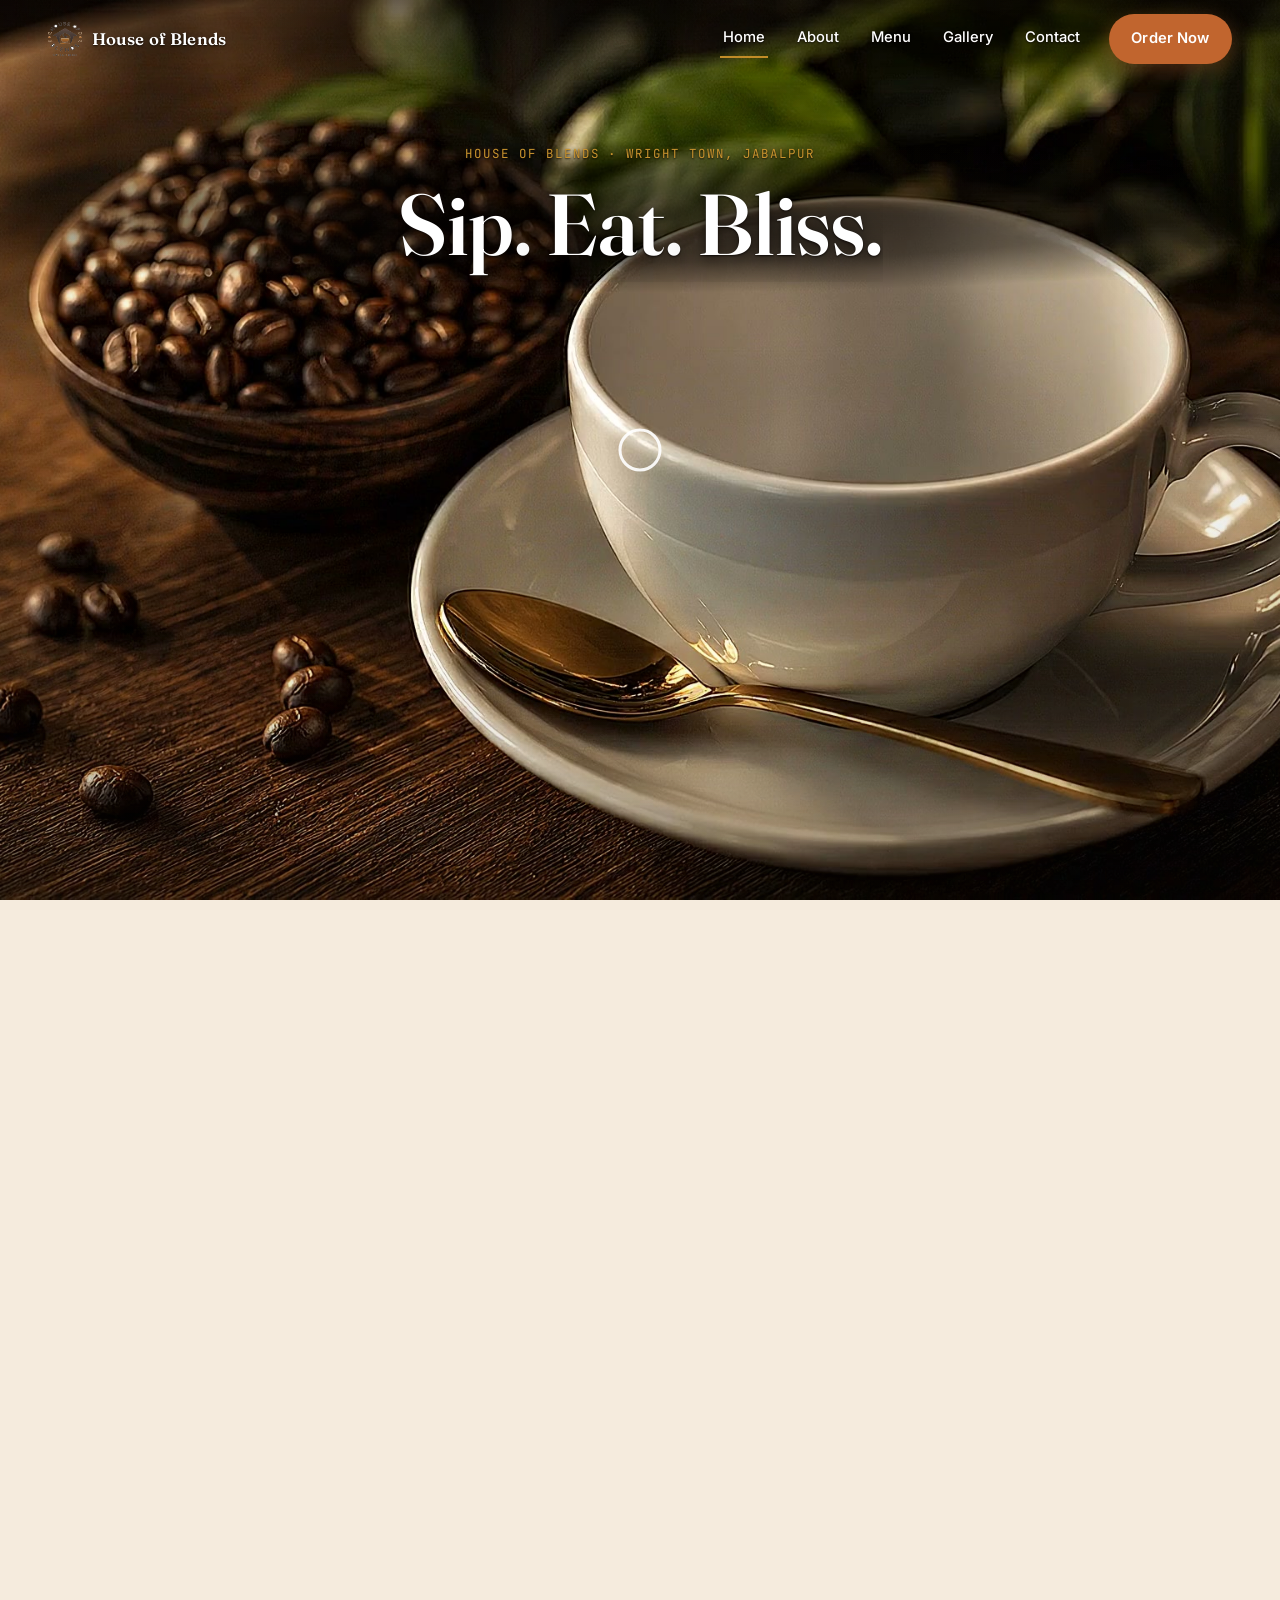
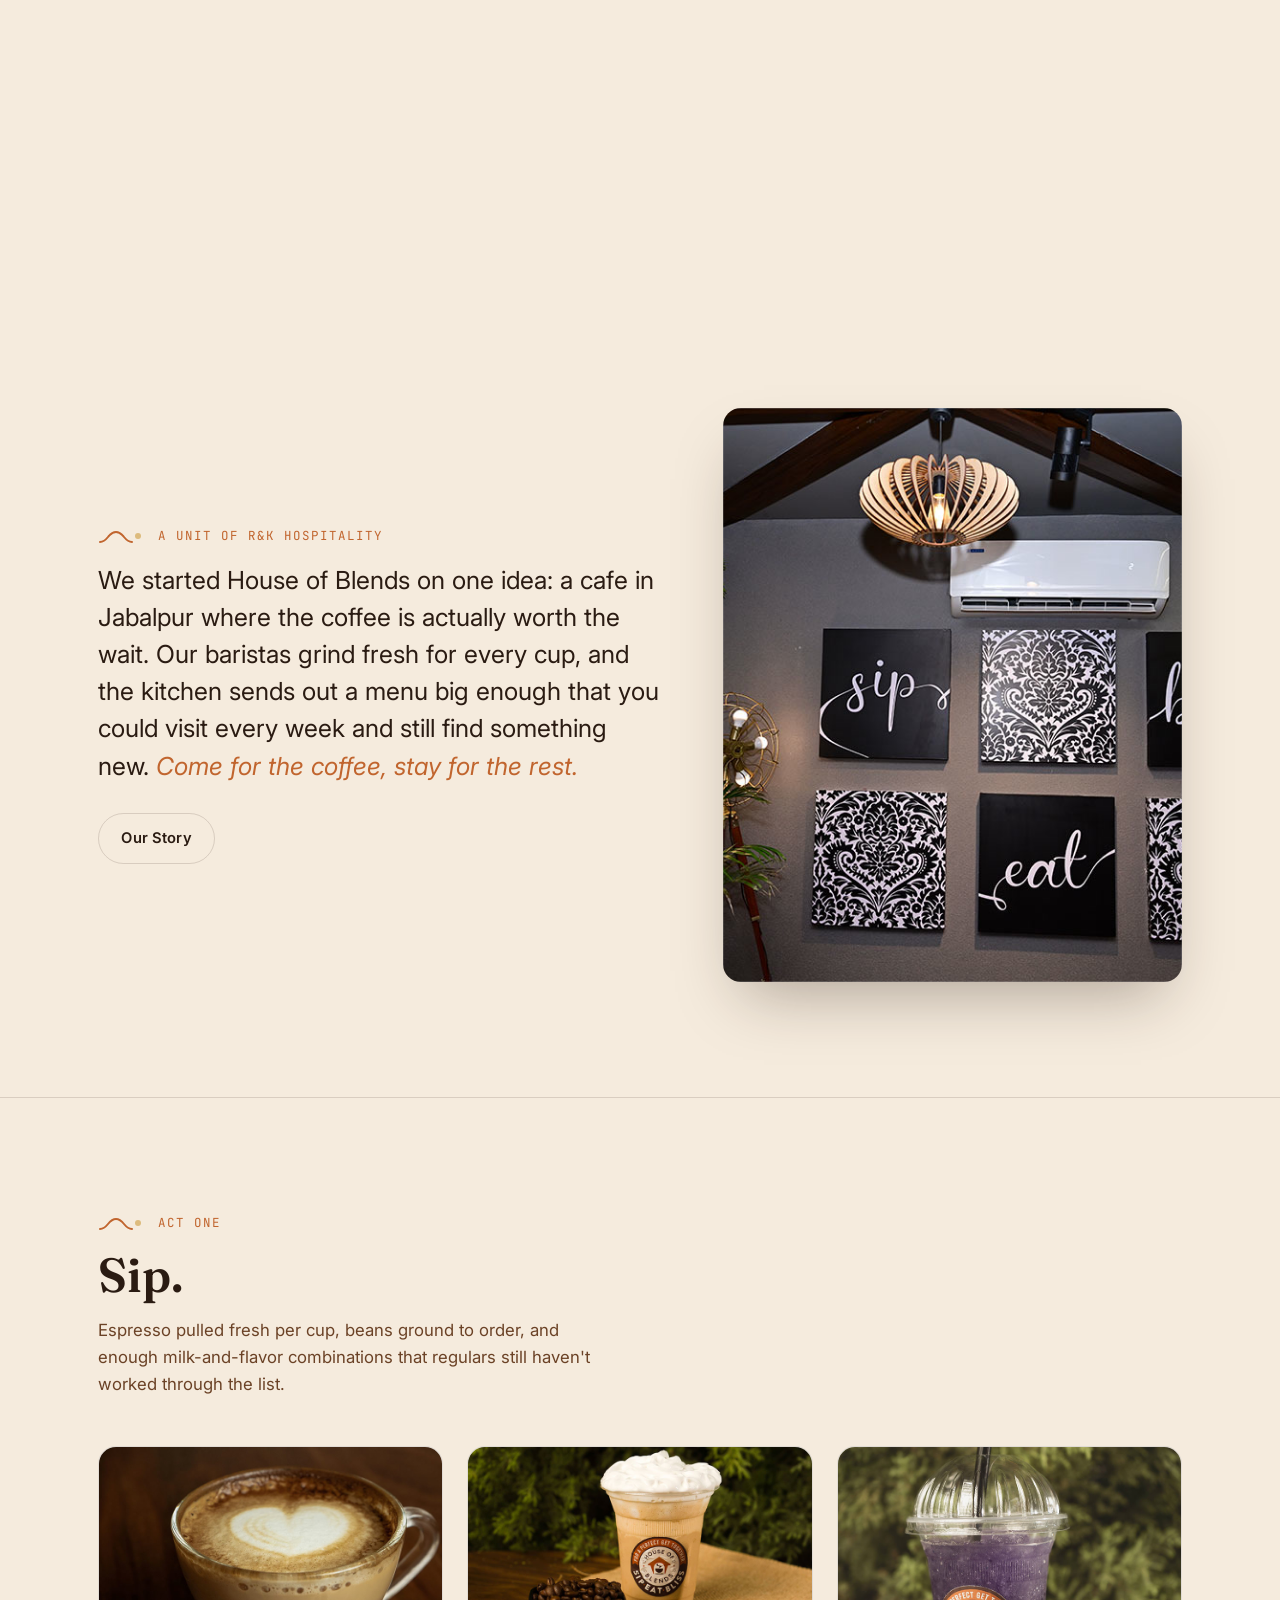
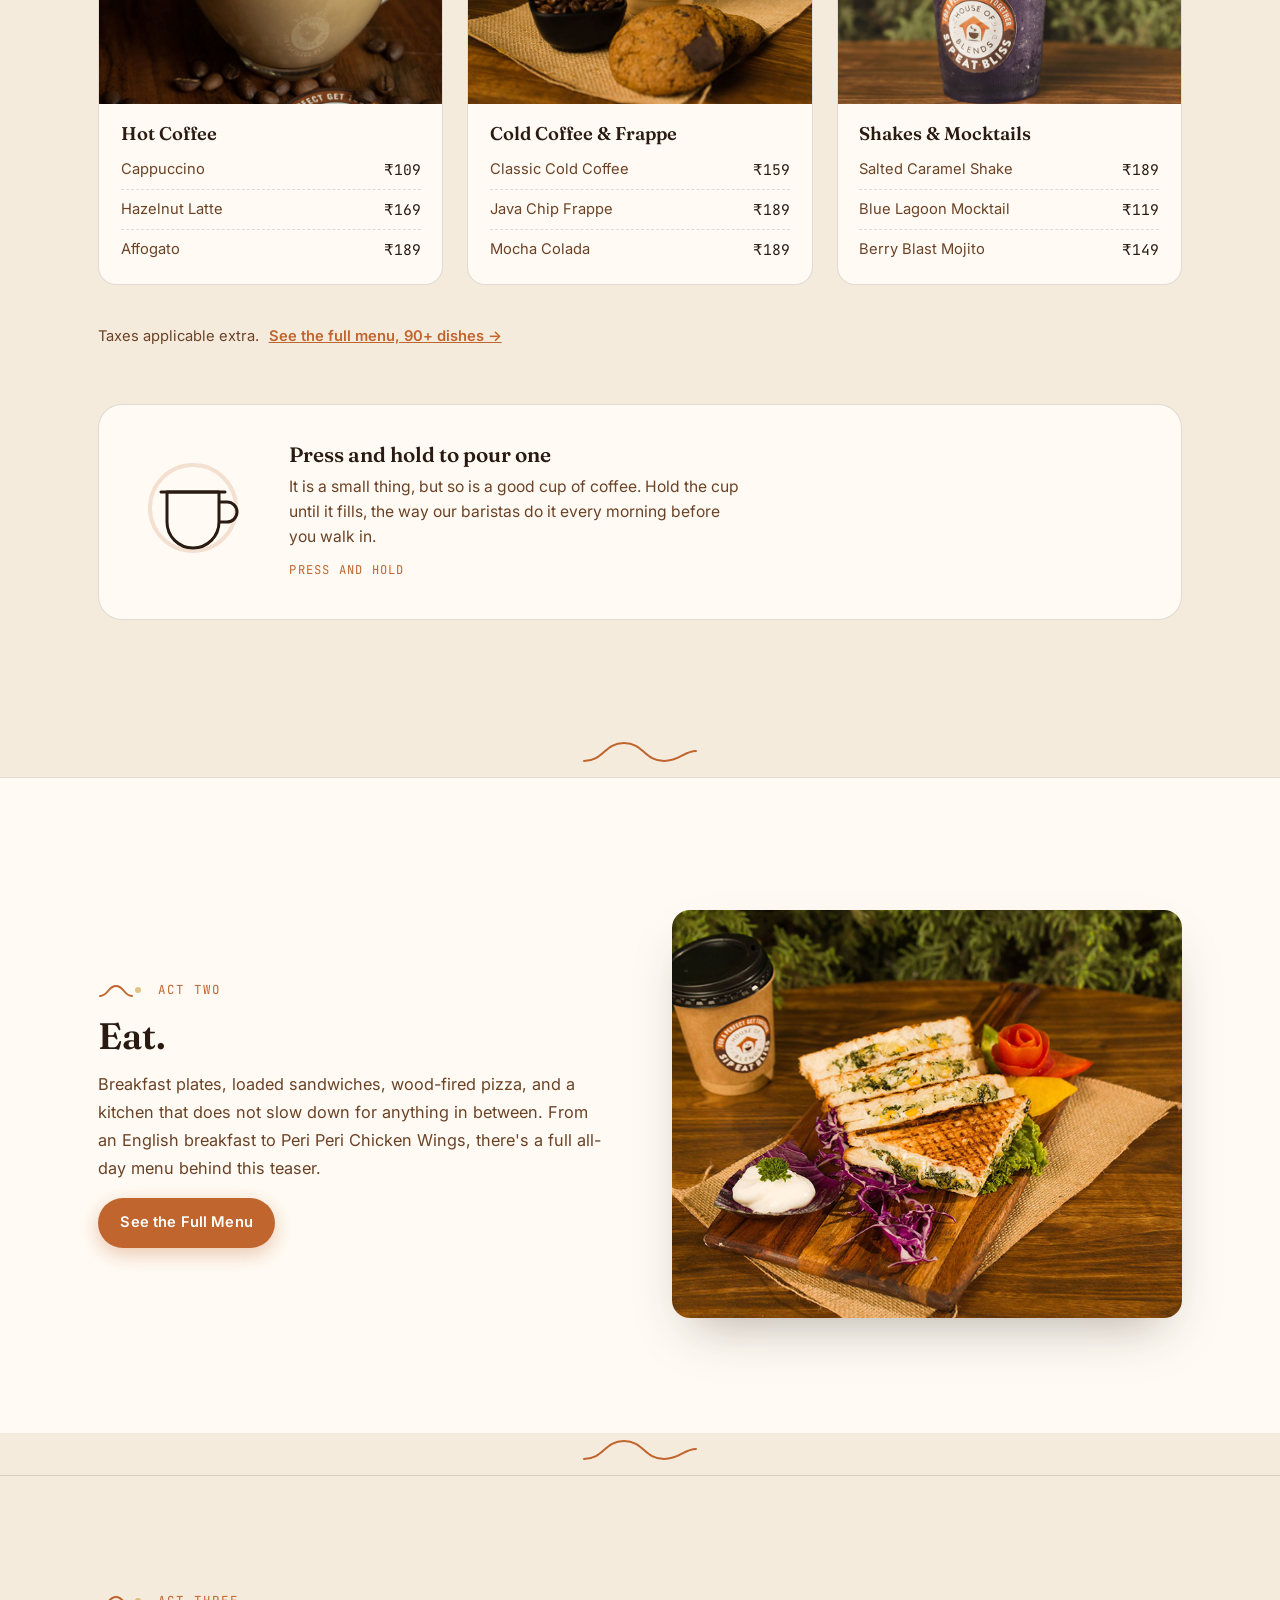
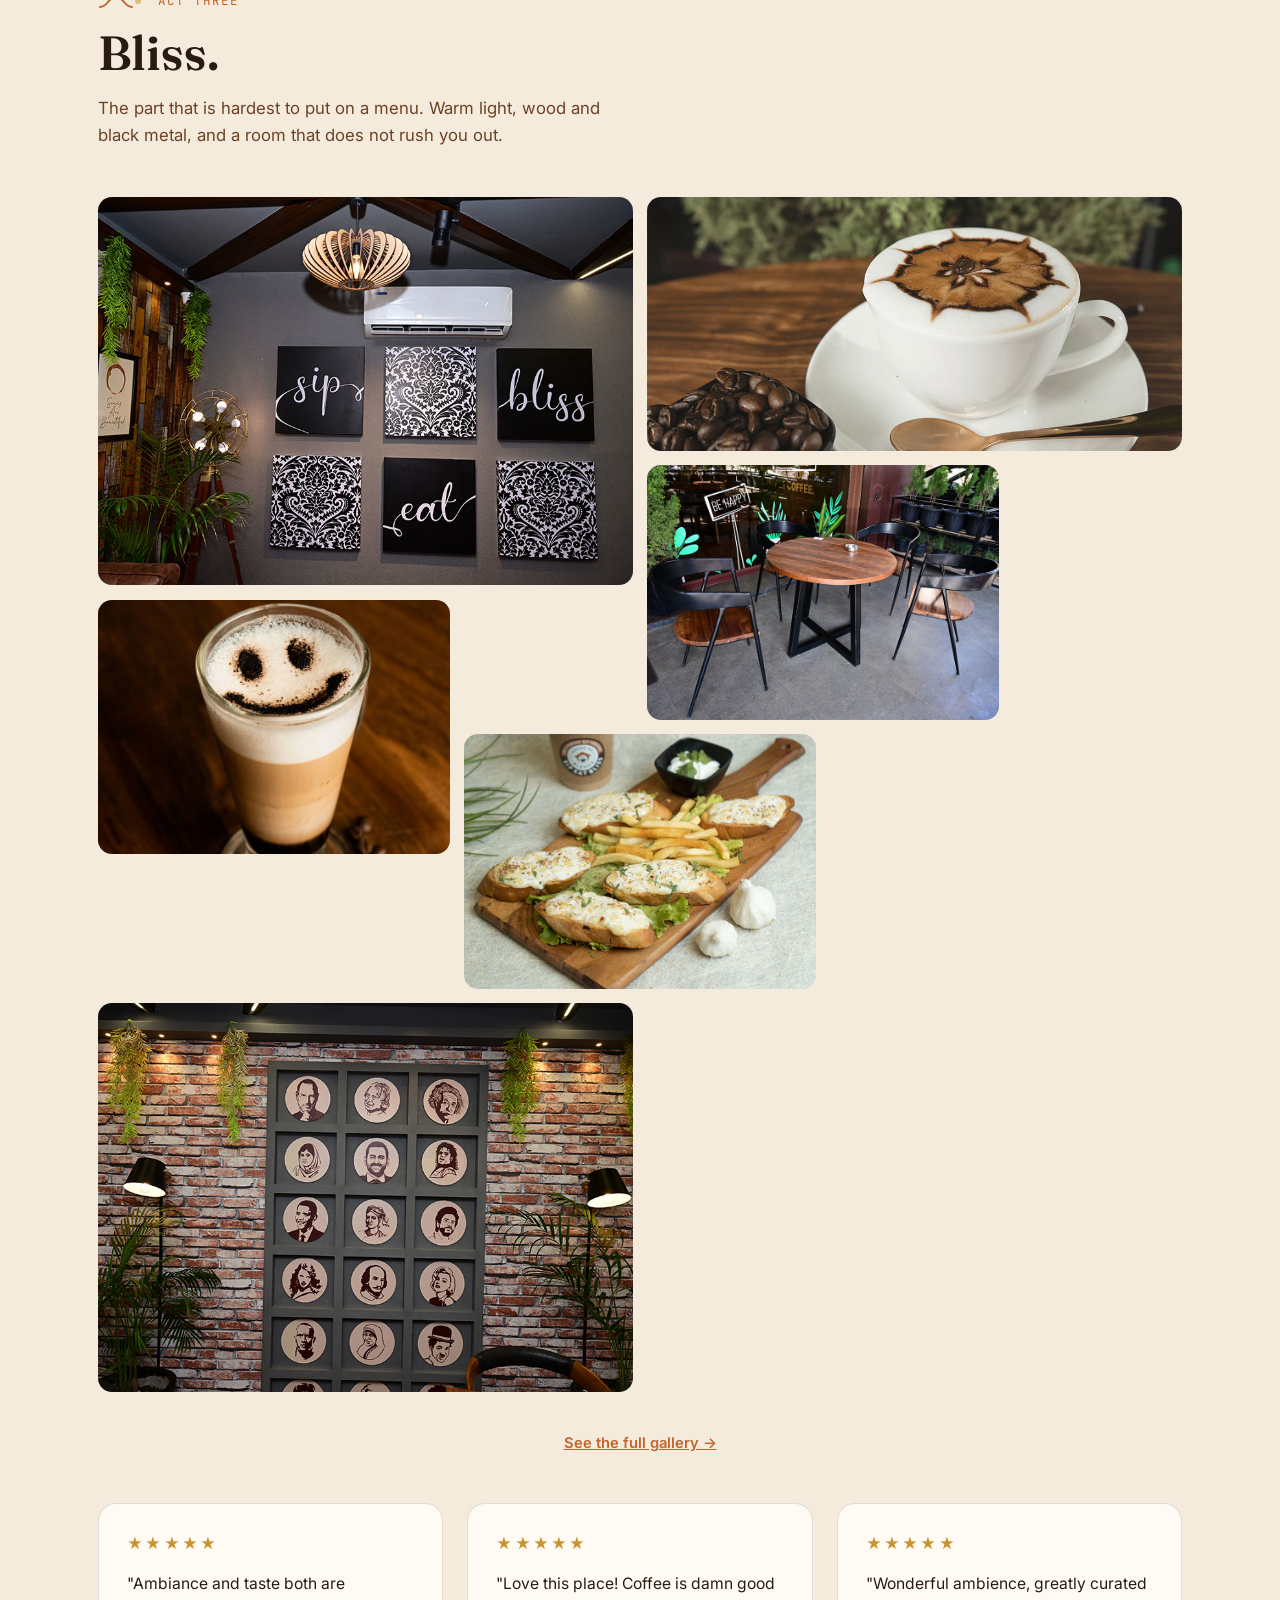
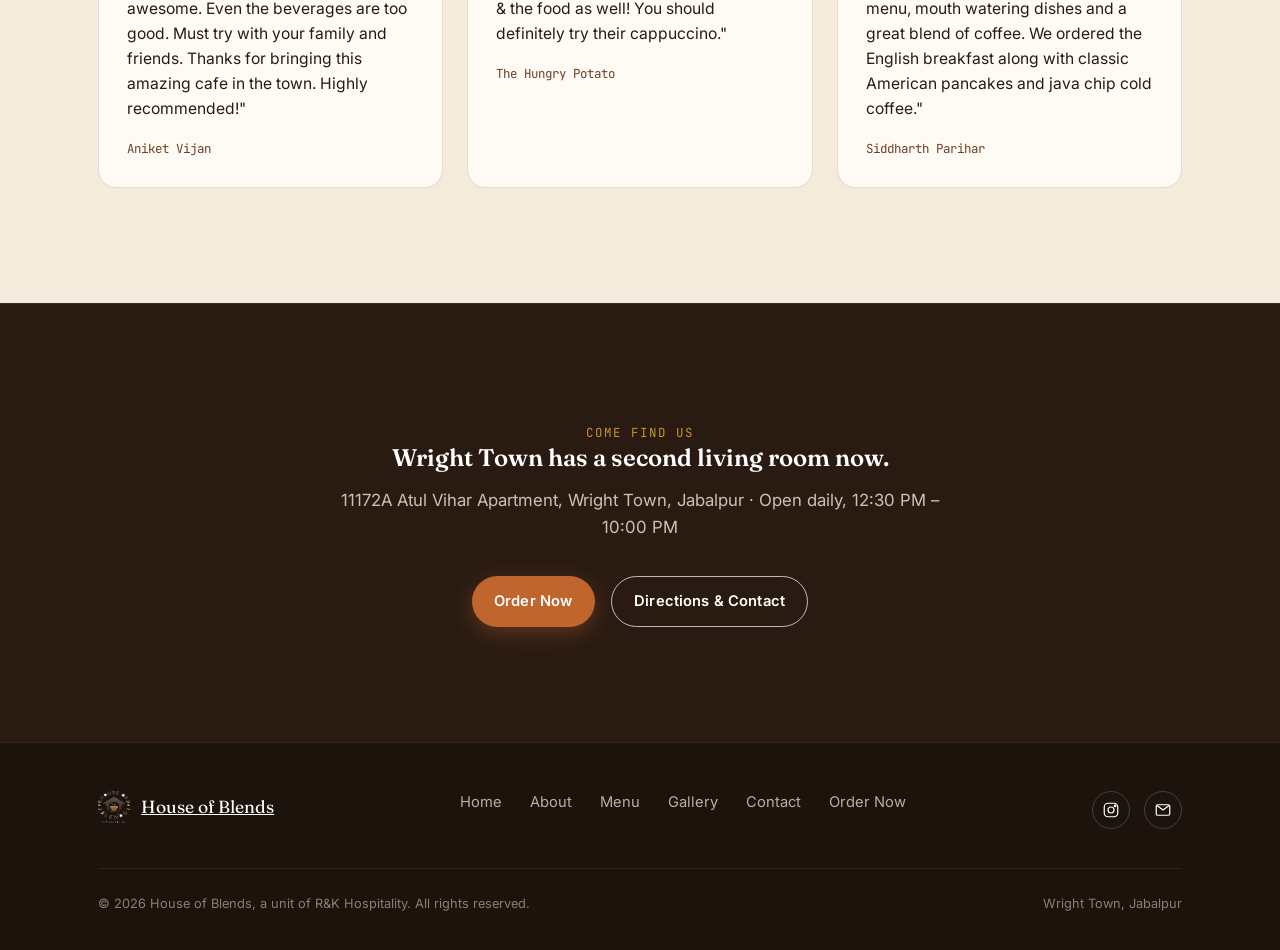
==== index.html @ 24f66eb5 "Initial commit: House of Blends multi-page site Cinematic scroll-video home page plus About, Menu, G" ====
<!DOCTYPE html>
<html lang="en">
<head>
<meta charset="UTF-8">
<meta name="viewport" content="width=device-width, initial-scale=1">
<title>House of Blends · Sip. Eat. Bliss. | Wright Town, Jabalpur</title>
<meta name="description" content="A coffee and all-day dining cafe in Wright Town, Jabalpur. Slow coffee, real food, and a room built for staying a while. Sip. Eat. Bliss.">
<meta name="theme-color" content="#2A1B12">
<link rel="icon" href="data:image/svg+xml,%3Csvg xmlns='http://www.w3.org/2000/svg' viewBox='0 0 32 32'%3E%3Cpath fill='%23C1652E' d='M16 2 2 13v17h28V13z'/%3E%3Ccircle cx='15' cy='21' r='6' fill='%23F5EBDD'/%3E%3Cpath fill='%23F5EBDD' d='M21 18h3a3 3 0 0 1 0 6h-3z'/%3E%3C/svg%3E">

<meta property="og:title" content="House of Blends · Sip. Eat. Bliss.">
<meta property="og:description" content="A coffee and all-day dining cafe in Wright Town, Jabalpur.">
<!-- DEPLOY STEP: replace with absolute live URLs before going live -->
<meta property="og:image" content="assets/hero-ending.jpg">
<meta property="og:url" content="">

<link rel="preconnect" href="https://fonts.googleapis.com">
<link rel="preconnect" href="https://fonts.gstatic.com" crossorigin>
<link href="https://fonts.googleapis.com/css2?family=Fraunces:ital,wght@0,500;0,600;1,500&family=Inter:wght@400;500;600&family=JetBrains+Mono:wght@400;500&display=swap" rel="stylesheet">
<link rel="stylesheet" href="assets/css/style.css">
</head>
<body>
<a href="#main" class="skip-link">Skip to content</a>
<div class="bg-grain" aria-hidden="true"></div>

<nav class="nav" id="siteNav">
  <a href="index.html" class="brand">
    <img src="assets/img/logo.png" alt="" width="34" height="34">
    House of Blends
  </a>
  <div class="nav-links">
    <a class="nav-link active" href="index.html">Home</a>
    <a class="nav-link" href="about.html">About</a>
    <a class="nav-link" href="menu.html">Menu</a>
    <a class="nav-link" href="gallery.html">Gallery</a>
    <a class="nav-link" href="contact.html">Contact</a>
    <a class="btn" href="http://houseofblends.in/onlineorder/" target="_blank" rel="noopener">Order Now</a>
  </div>
  <button class="nav-toggle" aria-label="Open menu" aria-expanded="false">
    <svg viewBox="0 0 24 24" fill="none" stroke="currentColor" stroke-width="2" stroke-linecap="round"><path d="M3 6h18M3 12h18M3 18h18"/></svg>
  </button>
</nav>
<div class="mobile-menu" id="mobileMenu">
  <a href="index.html">Home</a>
  <a href="about.html">About</a>
  <a href="menu.html">Menu</a>
  <a href="gallery.html">Gallery</a>
  <a href="contact.html">Contact</a>
  <a class="btn" href="http://houseofblends.in/onlineorder/" target="_blank" rel="noopener">Order Now</a>
</div>

<main id="main" tabindex="-1">

  <!-- ================= HERO ================= -->
  <div class="hero" id="hero">
    <div class="hero-stage" id="stage">
      <div class="hero-media">
        <div class="poster" id="poster" role="img" aria-label="An empty cappuccino cup and saucer beside coffee beans and a gold spoon on a wooden table, about to be poured"></div>
        <video id="heroVideo" preload="none" muted playsinline aria-hidden="true" tabindex="-1"></video>
      </div>
      <div class="scrim" aria-hidden="true"></div>
      <svg class="ring" viewBox="0 0 48 48" aria-hidden="true">
        <circle cx="24" cy="24" r="20" fill="none" stroke="currentColor" stroke-width="3"
                stroke-dasharray="126" style="stroke-dashoffset:var(--ld,126)"/>
      </svg>

      <div class="hero-frame">
        <div class="band band-1" data-a="0.00" data-b="0.40">
          <p class="kicker">House of Blends · Wright Town, Jabalpur</p>
          <h1 data-split>Sip. Eat. Bliss.</h1>
        </div>
        <div class="band band-2" data-a="0.46" data-b="0.68">
          <h2 data-split>A cup made slow, in the middle of Wright Town.</h2>
        </div>
        <div class="band band-3 band-settle" data-a="0.72" data-b="1.00">
          <h2 data-split>Since day one, that has been the whole idea.</h2>
          <div class="cta-row">
            <a class="btn" href="http://houseofblends.in/onlineorder/" target="_blank" rel="noopener">Order Now</a>
            <span class="chip">Open daily, 12:30 PM – 10:00 PM</span>
          </div>
        </div>
      </div>

      <div class="static-hero">
        <p class="kicker">House of Blends · Wright Town, Jabalpur</p>
        <h1>Sip. Eat. Bliss.</h1>
        <p>A cup made slow, food made to share, and a room that asks you to stay a while.</p>
        <div class="cta-row">
          <a class="btn" href="http://houseofblends.in/onlineorder/" target="_blank" rel="noopener">Order Now</a>
        </div>
      </div>

      <div class="scrollcue" aria-hidden="true">
        <span>Scroll</span>
        <div class="stem"></div>
      </div>
    </div>
  </div>

  <!-- ================= INTRO ================= -->
  <section class="intro">
    <div class="wrap">
      <div class="grid">
        <div class="reveal">
          <div class="kicker-row">
            <span class="line-motif" aria-hidden="true">
              <svg viewBox="0 0 46 20"><path d="M2 16 C10 16 10 6 18 6 C26 6 26 16 34 16" fill="none" stroke="#C1652E" stroke-width="2" stroke-linecap="round"/><circle class="pulse" cx="40" cy="10" r="3" fill="#C9932E"/></svg>
            </span>
            <span class="kicker">A Unit of R&amp;K Hospitality</span>
          </div>
          <p class="lede">We started House of Blends on one idea: a cafe in Jabalpur where the coffee is actually worth the wait. Our baristas grind fresh for every cup, and the kitchen sends out a menu big enough that you could visit every week and still find something new. <em>Come for the coffee, stay for the rest.</em></p>
          <div class="cta-row" style="justify-content:flex-start;margin-top:1.75rem">
            <a class="btn btn-ghost" style="border-color:var(--line);color:var(--ink);box-shadow:none" href="about.html">Our Story</a>
          </div>
        </div>
        <div class="intro-figure reveal">
          <img src="assets/img/interior-wall-art.jpg" alt="The Sip, Bliss, Eat wall art inside House of Blends, black canvases with white script lettering under a wood-slat pendant light" loading="lazy">
        </div>
      </div>
    </div>
  </section>

  <!-- ================= SIP (teaser) ================= -->
  <section class="act act-sip" id="sip">
    <div class="wrap">
      <div class="kicker-row">
        <span class="line-motif" aria-hidden="true">
          <svg viewBox="0 0 46 20"><path d="M2 16 C10 16 10 6 18 6 C26 6 26 16 34 16" fill="none" stroke="#C1652E" stroke-width="2" stroke-linecap="round"/><circle class="pulse" cx="40" cy="10" r="3" fill="#C9932E"/></svg>
        </span>
        <span class="kicker">Act One</span>
      </div>
      <div class="section-head reveal">
        <h2>Sip.</h2>
        <p>Espresso pulled fresh per cup, beans ground to order, and enough milk-and-flavor combinations that regulars still haven't worked through the list.</p>
      </div>

      <div class="menu-grid stagger" id="sipMenuGrid">
        <article class="menu-card reveal">
          <div class="photo"><img src="assets/img/heart-latte-darkwood.jpg" alt="A cappuccino with heart-shaped latte art on a dark wood table" loading="lazy"></div>
          <div class="body">
            <h3>Hot Coffee</h3>
            <div class="items">
              <div class="menu-item"><span>Cappuccino</span><span class="price mono">₹109</span></div>
              <div class="menu-item"><span>Hazelnut Latte</span><span class="price mono">₹169</span></div>
              <div class="menu-item"><span>Affogato</span><span class="price mono">₹189</span></div>
            </div>
          </div>
        </article>
        <article class="menu-card reveal">
          <div class="photo"><img src="assets/img/branded-frappe.jpg" alt="An iced frappe topped with whipped cream in a House of Blends cup" loading="lazy"></div>
          <div class="body">
            <h3>Cold Coffee &amp; Frappe</h3>
            <div class="items">
              <div class="menu-item"><span>Classic Cold Coffee</span><span class="price mono">₹159</span></div>
              <div class="menu-item"><span>Java Chip Frappe</span><span class="price mono">₹189</span></div>
              <div class="menu-item"><span>Mocha Colada</span><span class="price mono">₹189</span></div>
            </div>
          </div>
        </article>
        <article class="menu-card reveal">
          <div class="photo"><img src="assets/img/blueberry-mocktail.jpg" alt="A blueberry mocktail in a House of Blends cup against a green backdrop" loading="lazy"></div>
          <div class="body">
            <h3>Shakes &amp; Mocktails</h3>
            <div class="items">
              <div class="menu-item"><span>Salted Caramel Shake</span><span class="price mono">₹189</span></div>
              <div class="menu-item"><span>Blue Lagoon Mocktail</span><span class="price mono">₹119</span></div>
              <div class="menu-item"><span>Berry Blast Mojito</span><span class="price mono">₹149</span></div>
            </div>
          </div>
        </article>
      </div>
      <p class="menu-note">Taxes applicable extra. <a href="menu.html" style="color:var(--accent);font-weight:600">See the full menu, 90+ dishes →</a></p>

      <div class="pour" id="pourMoment">
        <div class="pour-cup" id="pourCup" role="button" tabindex="0" aria-label="Press and hold to pour a cup" aria-valuemin="0" aria-valuemax="100" aria-valuenow="0" aria-live="off">
          <svg viewBox="0 0 112 120" aria-hidden="true">
            <defs><clipPath id="cupClip"><path d="M30 40 H82 V70 A26 26 0 0 1 30 70 Z"/></clipPath></defs>
            <circle class="pour-ring-bg" cx="56" cy="56" r="43" fill="none" stroke="rgba(193,101,46,.18)" stroke-width="4"/>
            <circle class="pour-ring" cx="56" cy="56" r="43" fill="none" stroke="#C1652E" stroke-width="4" transform="rotate(-90 56 56)"/>
            <g clip-path="url(#cupClip)">
              <rect class="pour-fill" x="30" y="40" width="52" height="30" fill="#C1652E"></rect>
            </g>
            <path d="M30 40 H82 V70 A26 26 0 0 1 30 70 Z" fill="none" stroke="#2A1B12" stroke-width="3" stroke-linejoin="round"/>
            <path d="M82 50 h8 a10 10 0 0 1 0 20 h-8" fill="none" stroke="#2A1B12" stroke-width="3"/>
            <line x1="24" y1="40" x2="88" y2="40" stroke="#2A1B12" stroke-width="3" stroke-linecap="round"/>
          </svg>
        </div>
        <div class="pour-copy">
          <h3>Press and hold to pour one</h3>
          <p>It is a small thing, but so is a good cup of coffee. Hold the cup until it fills, the way our baristas do it every morning before you walk in.</p>
          <p class="hint">Press and hold</p>
        </div>
      </div>
    </div>
  </section>

  <div class="divider" aria-hidden="true">
    <svg viewBox="0 0 120 34"><path d="M4 26 C24 26 24 8 44 8 C64 8 64 26 84 26 C100 26 104 16 116 16"/></svg>
  </div>

  <!-- ================= EAT (teaser) ================= -->
  <section class="act act-eat" id="eat">
    <div class="wrap">
      <div class="split-block">
        <div class="reveal">
          <div class="kicker-row">
            <span class="line-motif" aria-hidden="true">
              <svg viewBox="0 0 46 20"><path d="M2 16 C10 16 10 6 18 6 C26 6 26 16 34 16" fill="none" stroke="#C1652E" stroke-width="2" stroke-linecap="round"/><circle class="pulse" cx="40" cy="10" r="3" fill="#C9932E"/></svg>
            </span>
            <span class="kicker">Act Two</span>
          </div>
          <h2>Eat.</h2>
          <p>Breakfast plates, loaded sandwiches, wood-fired pizza, and a kitchen that does not slow down for anything in between. From an English breakfast to Peri Peri Chicken Wings, there's a full all-day menu behind this teaser.</p>
          <div class="cta-row" style="justify-content:flex-start;margin-top:.5rem">
            <a class="btn" href="menu.html">See the Full Menu</a>
          </div>
        </div>
        <div class="split-figure reveal">
          <img src="assets/img/spinach-sandwich.jpg" alt="A grilled spinach and cheese sandwich cut into triangles on a wooden board" loading="lazy">
        </div>
      </div>
    </div>
  </section>

  <div class="divider" aria-hidden="true">
    <svg viewBox="0 0 120 34"><path d="M4 26 C24 26 24 8 44 8 C64 8 64 26 84 26 C100 26 104 16 116 16"/></svg>
  </div>

  <!-- ================= BLISS (teaser) ================= -->
  <section class="act act-bliss" id="bliss">
    <div class="wrap">
      <div class="kicker-row">
        <span class="line-motif" aria-hidden="true">
          <svg viewBox="0 0 46 20"><path d="M2 16 C10 16 10 6 18 6 C26 6 26 16 34 16" fill="none" stroke="#C1652E" stroke-width="2" stroke-linecap="round"/><circle class="pulse" cx="40" cy="10" r="3" fill="#C9932E"/></svg>
        </span>
        <span class="kicker">Act Three</span>
      </div>
      <div class="section-head reveal">
        <h2>Bliss.</h2>
        <p>The part that is hardest to put on a menu. Warm light, wood and black metal, and a room that does not rush you out.</p>
      </div>

      <div class="gallery-grid stagger">
        <figure class="g1 reveal"><img src="assets/img/interior-wall-art.jpg" alt="Sip, Bliss, Eat wall art with damask patterns inside the cafe" loading="lazy"><figcaption>The wall says it best</figcaption></figure>
        <figure class="g2 reveal"><img src="assets/img/flower-latte-beans.jpg" alt="A latte with rosette art beside a bowl of coffee beans and a gold spoon" loading="lazy"><figcaption>Every cup, hand-poured</figcaption></figure>
        <figure class="g3 reveal"><img src="assets/img/exterior-patio.jpg" alt="Outdoor patio seating with round wood tables and black metal chairs" loading="lazy"><figcaption>Patio, evenings</figcaption></figure>
        <figure class="g4 reveal"><img src="assets/img/smiley-latte.jpg" alt="A latte with a smiley face drawn in cocoa on the foam" loading="lazy"><figcaption>Small things, done well</figcaption></figure>
        <figure class="g5 reveal"><img src="assets/img/brownie-cookies.jpg" alt="A plate of chocolate brownies and cookies with a bowl of coffee beans" loading="lazy"><figcaption>Dessert, obviously</figcaption></figure>
        <figure class="g6 reveal"><img src="assets/img/interior-brick-portraits.jpg" alt="Exposed brick wall with a grid of portrait illustrations and hanging plants" loading="lazy"><figcaption>Regulars on the wall, sort of</figcaption></figure>
      </div>
      <p class="menu-note" style="justify-content:center"><a href="gallery.html" style="color:var(--accent);font-weight:600">See the full gallery →</a></p>

      <div class="testi-grid stagger">
        <div class="testi reveal">
          <div class="stars" aria-hidden="true">★★★★★</div>
          <p>"Ambiance and taste both are awesome. Even the beverages are too good. Must try with your family and friends. Thanks for bringing this amazing cafe in the town. Highly recommended!"</p>
          <div class="who mono">Aniket Vijan</div>
        </div>
        <div class="testi reveal">
          <div class="stars" aria-hidden="true">★★★★★</div>
          <p>"Love this place! Coffee is damn good &amp; the food as well! You should definitely try their cappuccino."</p>
          <div class="who mono">The Hungry Potato</div>
        </div>
        <div class="testi reveal">
          <div class="stars" aria-hidden="true">★★★★★</div>
          <p>"Wonderful ambience, greatly curated menu, mouth watering dishes and a great blend of coffee. We ordered the English breakfast along with classic American pancakes and java chip cold coffee."</p>
          <div class="who mono">Siddharth Parihar</div>
        </div>
      </div>
    </div>
  </section>

  <!-- ================= CLOSING CTA ================= -->
  <section class="visit">
    <div class="wrap">
      <div class="grid" style="grid-template-columns:1fr;text-align:center;align-items:center">
        <div class="reveal" style="max-width:60ch;margin:0 auto">
          <span class="kicker" style="color:var(--gold)">Come find us</span>
          <h2>Wright Town has a second living room now.</h2>
          <p style="color:rgba(245,235,221,.8);margin-top:1rem;font-size:1.05rem">11172A Atul Vihar Apartment, Wright Town, Jabalpur · Open daily, 12:30 PM – 10:00 PM</p>
          <div class="visit-actions" style="justify-content:center">
            <a class="btn" href="http://houseofblends.in/onlineorder/" target="_blank" rel="noopener">Order Now</a>
            <a class="btn btn-ghost" href="contact.html">Directions &amp; Contact</a>
          </div>
        </div>
      </div>
    </div>
  </section>

</main>

<footer>
  <div class="wrap">
    <div class="footer-grid">
      <a href="index.html" class="footer-brand">
        <img src="assets/img/logo.png" alt="">
        House of Blends
      </a>
      <nav class="footer-nav" aria-label="Footer">
        <a href="index.html">Home</a>
        <a href="about.html">About</a>
        <a href="menu.html">Menu</a>
        <a href="gallery.html">Gallery</a>
        <a href="contact.html">Contact</a>
        <a href="http://houseofblends.in/onlineorder/" target="_blank" rel="noopener">Order Now</a>
      </nav>
      <div class="footer-social">
        <a href="https://www.instagram.com/houseofblend_hob/" target="_blank" rel="noopener" aria-label="House of Blends on Instagram">
          <svg width="18" height="18" viewBox="0 0 24 24" fill="none" stroke="currentColor" stroke-width="1.6"><rect x="3" y="3" width="18" height="18" rx="5"/><circle cx="12" cy="12" r="4"/><circle cx="17.5" cy="6.5" r="1"/></svg>
        </a>
        <a href="mailto:contact@houseofblends.in" aria-label="Email House of Blends">
          <svg width="18" height="18" viewBox="0 0 24 24" fill="none" stroke="currentColor" stroke-width="1.6"><rect x="3" y="5" width="18" height="14" rx="2"/><path d="m4 6 8 6 8-6"/></svg>
        </a>
      </div>
    </div>
    <div class="footer-bottom">
      <span>© <span id="yearNow">2026</span> House of Blends, a unit of R&amp;K Hospitality. All rights reserved.</span>
      <span>Wright Town, Jabalpur</span>
    </div>
  </div>
</footer>

<script src="assets/js/hero.js"></script>
<script src="assets/js/site.js"></script>
</body>
</html>
---- assets/css/style.css ----
/* House of Blends — tokens, sampled from the hero footage and the brand's own logo */
:root{
  --canvas:#F5EBDD;
  --panel:#FFFBF4;
  --panel-deep:#EEDFC4;
  --ink:#2A1B12;
  --ink-soft:#6B4226;
  --accent:#C1652E;
  --accent-hover:#A6511F;
  --accent-muted:rgba(193,101,46,.16);
  --gold:#C9932E;
  --line:rgba(42,27,18,.14);
  --ease:cubic-bezier(.22,.68,.32,1);
  --ease-soft:cubic-bezier(.4,0,.2,1);
  --tshadow:0 1px 2px rgba(10,6,3,.85),0 3px 14px rgba(10,6,3,.55),0 12px 46px rgba(10,6,3,.55);
  --radius:18px;
}

*,*::before,*::after{box-sizing:border-box}
html,body{overflow-x:hidden;overflow-x:clip}
html{scroll-behavior:auto}
body{
  margin:0;
  background:var(--canvas);
  color:var(--ink);
  font-family:'Inter',system-ui,sans-serif;
  font-size:16px;
  line-height:1.6;
  -webkit-font-smoothing:antialiased;
}
h1,h2,h3,h4{font-family:'Fraunces',Georgia,serif;font-weight:600;line-height:1.08;margin:0}
p{margin:0}
a{color:inherit}
img{max-width:100%;display:block}
.mono{font-family:'JetBrains Mono',ui-monospace,monospace}
.visually-hidden{position:absolute;width:1px;height:1px;padding:0;margin:-1px;overflow:hidden;clip:rect(0,0,0,0);white-space:nowrap;border:0}

.skip-link{
  position:absolute;left:12px;top:-60px;z-index:200;
  background:var(--ink);color:var(--canvas);padding:.75rem 1.25rem;border-radius:10px;
  transition:top .2s var(--ease);
}
.skip-link:focus{top:12px}

:focus-visible{outline:3px solid var(--accent);outline-offset:3px}

/* ---------- fixed environment layer ---------- */
.bg-grain{
  position:fixed;inset:0;z-index:0;pointer-events:none;
  background-image:radial-gradient(1200px 800px at 15% -10%, rgba(193,101,46,.10), transparent 60%),
                    radial-gradient(1000px 700px at 100% 10%, rgba(201,147,46,.08), transparent 55%);
  animation:drift 70s linear infinite alternate;
}
@keyframes drift{from{transform:translate3d(0,0,0)}to{transform:translate3d(-1.5%,1%,0)}}

/* ---------- nav ---------- */
.nav{
  position:fixed;top:0;left:0;right:0;z-index:100;
  display:flex;align-items:center;justify-content:space-between;
  padding:.9rem clamp(1.25rem,4vw,3rem);
  background:linear-gradient(rgba(10,6,3,.55),rgba(10,6,3,0));
  transition:background .3s var(--ease-soft),backdrop-filter .3s var(--ease-soft);
}
.nav.solid{background:rgba(245,235,221,.92);backdrop-filter:blur(10px);box-shadow:0 1px 0 var(--line)}
.nav.solid .nav-link,.nav.solid .brand{color:var(--ink);text-shadow:none}
.brand{
  display:flex;align-items:center;gap:.6rem;
  font-family:'Fraunces',serif;font-weight:600;font-size:1.05rem;letter-spacing:.01em;
  color:#fff;text-shadow:var(--tshadow);text-decoration:none;
}
.brand img{width:34px;height:34px;border-radius:8px}
.nav-links{display:flex;align-items:center;gap:clamp(1rem,2vw,2rem)}
.nav-link{
  color:#fff;text-shadow:var(--tshadow);text-decoration:none;font-size:.92rem;font-weight:500;
  padding:.4rem .2rem;border-bottom:2px solid transparent;transition:border-color .2s var(--ease),opacity .2s;
}
.nav-link:hover{border-color:var(--gold)}
.nav-link.active{border-color:var(--gold);opacity:1}
.nav.solid .nav-link.active{border-color:var(--accent)}
.btn{
  display:inline-flex;align-items:center;justify-content:center;gap:.5rem;
  background:var(--accent);color:#fff;text-decoration:none;
  font-weight:600;font-size:.92rem;letter-spacing:.01em;
  padding:.8rem 1.4rem;border-radius:999px;border:none;cursor:pointer;
  transition:background .2s var(--ease-soft),transform .2s var(--ease-soft),box-shadow .2s var(--ease-soft);
  text-shadow:none;box-shadow:0 6px 20px rgba(193,101,46,.35);
}
.btn:hover{background:var(--accent-hover);transform:translateY(-1px);box-shadow:0 10px 26px rgba(193,101,46,.42)}
.btn:active{transform:translateY(0)}
.btn-ghost{background:transparent;border:1.5px solid rgba(255,255,255,.7);box-shadow:none}
.btn-ghost:hover{background:rgba(255,255,255,.12)}
@media (pointer:coarse){.btn{min-height:44px}}

.nav-toggle{
  display:none;background:none;border:none;padding:.5rem;cursor:pointer;
  width:44px;height:44px;align-items:center;justify-content:center;color:#fff;
}
.nav-toggle svg{width:24px;height:24px}
.nav.solid .nav-toggle{color:var(--ink)}
.mobile-menu{
  position:fixed;inset:0 0 auto 0;top:0;z-index:99;
  background:var(--canvas);padding:5.5rem 1.5rem 2rem;
  display:flex;flex-direction:column;gap:.25rem;
  transform:translateY(-100%);transition:transform .35s var(--ease);
  max-height:100vh;overflow-y:auto;
}
.mobile-menu.open{transform:translateY(0)}
.mobile-menu a{
  color:var(--ink);text-decoration:none;font-family:'Fraunces',serif;font-size:1.5rem;
  padding:.85rem 0;border-bottom:1px solid var(--line);
}
.mobile-menu .btn{margin-top:1.5rem;align-self:flex-start}
body.menu-open{overflow:hidden}

/* ---------- page banner (inner pages) ---------- */
.page-banner{
  position:relative;height:52vh;min-height:360px;display:flex;align-items:flex-end;
  background-size:cover;background-position:center;overflow:hidden;
}
.page-banner::before{
  content:"";position:absolute;inset:0;
  background:linear-gradient(180deg,rgba(10,7,4,.35) 0%,rgba(10,7,4,.25) 40%,rgba(10,7,4,.78) 100%);
}
.page-banner .wrap{position:relative;z-index:1;padding-bottom:clamp(2.5rem,5vw,4rem)}
.page-banner .kicker{color:var(--gold);text-shadow:var(--tshadow)}
.page-banner h1{color:#fff;text-shadow:var(--tshadow);font-size:clamp(2.4rem,6vw,4.2rem);margin-top:.6rem}
.page-banner p{color:#fff;text-shadow:var(--tshadow);margin-top:.9rem;font-size:1.1rem;max-width:46ch}

/* ================= HERO / SCRUB ================= */
.hero{position:relative;height:920vh}
.hero-stage{
  position:sticky;top:0;height:100vh;width:100%;overflow:hidden;
  background:#1c130c;
}
.hero-media{position:absolute;inset:0;width:100%;height:100%}
.hero-media video,.poster{
  position:absolute;inset:0;width:100%;height:100%;object-fit:cover;object-position:center;
}
.poster{background-size:cover;background-position:center;opacity:1;transition:opacity .6s var(--ease-soft)}
.hero-media video{opacity:0;transition:opacity .5s var(--ease-soft);will-change:transform;transform:translateZ(0)}
.hero-stage.video-ready .hero-media video{opacity:1}
.hero-stage.video-ready .poster{opacity:0}

.scrim{position:absolute;inset:0;pointer-events:none;
  background:radial-gradient(ellipse 130% 95% at 50% 46%,rgba(10,7,4,0) 30%,rgba(10,7,4,.60) 100%);
}

.hero-frame{position:absolute;inset:0;z-index:5}
.band{
  position:absolute;left:0;right:0;display:flex;flex-direction:column;align-items:center;
  text-align:center;padding:0 1.25rem;opacity:0;pointer-events:none;
}
.band::before{
  content:"";position:absolute;inset:-6% -4%;pointer-events:none;z-index:-1;
  opacity:calc(.2 + .8*var(--k,1));
  background:radial-gradient(ellipse 76% 62% at 50% 50%,rgba(6,4,2,.68) 0%,rgba(6,4,2,.46) 46%,rgba(6,4,2,0) 76%);
}
.band-1{top:16%}
.band-2{top:42%}
.band-3{top:64%;bottom:auto}
.band .kicker{
  color:var(--gold);text-shadow:var(--tshadow);font-family:'JetBrains Mono',monospace;
  font-size:.78rem;letter-spacing:.16em;text-transform:uppercase;margin-bottom:.9rem;
}
.band h1,.band h2{color:#fff;text-shadow:var(--tshadow)}
.band h1{font-size:clamp(2.6rem,7vw,5.4rem)}
.band h2{font-size:clamp(1.5rem,3.4vw,2.3rem);font-weight:500;max-width:26ch}
.band .sub{color:#fff;text-shadow:var(--tshadow);font-size:clamp(1.02rem,1.6vw,1.3rem);max-width:38ch;margin-top:1rem;font-weight:400}
.band .cta-row{display:flex;gap:1rem;align-items:center;margin-top:1.8rem;flex-wrap:wrap;justify-content:center}
.band .chip{
  background:rgba(8,8,15,.5);border:1px solid rgba(255,255,255,.22);border-radius:999px;
  padding:.5rem 1rem;font-size:.82rem;color:#fff;backdrop-filter:blur(8px);text-shadow:0 1px 3px rgba(5,5,10,.85);
  display:inline-flex;align-items:center;gap:.5rem;
}

/* word / char split entrances, driven by --k (0..1) set from JS */
.split-w{display:inline-block;overflow:hidden;padding-bottom:.12em;margin-bottom:-.12em}
.split-w .w{display:inline-block;will-change:transform,opacity}
.w{--kc:clamp(0,(var(--k,0) - var(--th,0))*2.8,1);opacity:var(--kc);
   transform:translateY(calc((1 - var(--kc))*28px));transition:none}

.blur-copy{position:relative;display:inline-block}
.blur-copy .soft{position:absolute;inset:0;filter:blur(10px);opacity:calc(1 - var(--k,0));transition:none}
.blur-copy .sharp{opacity:var(--k,0);transition:none}

.band-settle .cta-row{--kb:clamp(0,(var(--k,0) - 0.6)*4,1);opacity:var(--kb);transform:translateY(calc((1 - var(--kb))*14px))}

.scrollcue{
  position:absolute;left:50%;bottom:2.6rem;transform:translateX(-50%);z-index:6;
  display:flex;flex-direction:column;align-items:center;gap:.5rem;color:#fff;text-shadow:var(--tshadow);
  opacity:1;transition:opacity .4s var(--ease-soft);
}
.scrollcue .stem{width:1px;height:34px;background:linear-gradient(#fff,transparent);animation:cue 1.8s ease-in-out infinite}
.scrollcue span{font-family:'JetBrains Mono',monospace;font-size:.68rem;letter-spacing:.16em;text-transform:uppercase;opacity:.85}
@keyframes cue{0%{transform:scaleY(.4);opacity:.3}50%{transform:scaleY(1);opacity:1}100%{transform:scaleY(.4);opacity:.3}}
.hero.past-start .scrollcue{opacity:0}

.ring{position:absolute;left:50%;top:50%;transform:translate(-50%,-50%) rotate(-90deg);width:48px;height:48px;color:#fff;z-index:4;opacity:.9}

/* ================= SECTIONS ================= */
main{position:relative;z-index:1;background:var(--canvas)}
.wrap{max-width:1180px;margin:0 auto;padding:0 clamp(1.25rem,4vw,3rem)}
section{position:relative;padding:clamp(4.5rem,9vw,7.5rem) 0}

.kicker-row{display:flex;align-items:center;gap:.9rem;margin-bottom:1rem}
.kicker-row .line-motif{width:46px;height:20px;flex:none}
.kicker{font-family:'JetBrains Mono',monospace;font-size:.78rem;letter-spacing:.16em;text-transform:uppercase;color:var(--accent)}
.section-head{max-width:52ch}
.section-head h2{font-size:clamp(2rem,4.2vw,3rem);color:var(--ink)}
.section-head p{margin-top:1rem;color:var(--ink-soft);font-size:1.05rem;max-width:48ch}

.intro{padding-top:clamp(5.5rem,10vw,8rem)}
.intro .grid{display:grid;grid-template-columns:1.1fr .9fr;gap:clamp(2rem,5vw,4rem);align-items:center}
.intro p.lede{font-size:clamp(1.2rem,2vw,1.55rem);color:var(--ink);font-weight:400;line-height:1.5}
.intro p.lede em{font-style:italic;color:var(--accent)}
.intro-figure{position:relative;border-radius:var(--radius);overflow:hidden;aspect-ratio:4/5;box-shadow:0 30px 60px -20px rgba(42,27,18,.35)}
.intro-figure img{width:100%;height:100%;object-fit:cover}
.intro-figure::after{content:"";position:absolute;inset:0;box-shadow:inset 0 0 0 1px rgba(255,255,255,.15)}

.reveal{opacity:0;transform:translateY(26px);transition:opacity .7s var(--ease),transform .7s var(--ease)}
.reveal.in{opacity:1;transform:translateY(0)}
.stagger .reveal:nth-child(1){transition-delay:0ms}
.stagger .reveal:nth-child(2){transition-delay:90ms}
.stagger .reveal:nth-child(3){transition-delay:180ms}
.stagger .reveal:nth-child(4){transition-delay:270ms}
.stagger .reveal:nth-child(5){transition-delay:360ms}
.stagger .reveal:nth-child(6){transition-delay:450ms}
.stagger.settled .reveal{transition-delay:0ms !important}

/* ---- act sections (SIP / EAT / BLISS) ---- */
.act{border-top:1px solid var(--line)}
.act-sip{background:var(--canvas)}
.act-eat{background:var(--panel)}
.act-bliss{background:var(--canvas)}

.menu-grid{display:grid;grid-template-columns:repeat(3,1fr);gap:1.5rem;margin-top:3rem}
.menu-card{
  background:var(--panel);border-radius:var(--radius);overflow:hidden;border:1px solid var(--line);
  transition:transform .35s var(--ease),box-shadow .35s var(--ease);cursor:default;
}
.menu-card:hover{transform:translateY(-6px);box-shadow:0 24px 44px -22px rgba(42,27,18,.35)}
.menu-card .photo{aspect-ratio:4/3;overflow:hidden}
.menu-card .photo img{width:100%;height:100%;object-fit:cover;transition:transform .6s var(--ease)}
.menu-card:hover .photo img{transform:scale(1.06)}
.menu-card .body{padding:1.25rem 1.35rem 1.4rem}
.menu-card h3{font-size:1.15rem;color:var(--ink);margin-bottom:.3rem}
.menu-card .items{margin-top:.9rem;display:flex;flex-direction:column;gap:.5rem}
.menu-item{display:flex;justify-content:space-between;gap:.75rem;font-size:.92rem;color:var(--ink-soft);border-bottom:1px dashed var(--line);padding-bottom:.45rem}
.menu-item:last-child{border-bottom:none;padding-bottom:0}
.menu-item .price{font-family:'JetBrains Mono',monospace;color:var(--ink);white-space:nowrap}
.menu-note{margin-top:2.5rem;color:var(--ink-soft);font-size:.92rem;display:flex;align-items:center;gap:.6rem}

/* pour interaction */
.pour{
  margin-top:3.5rem;display:grid;grid-template-columns:auto 1fr;gap:2.5rem;align-items:center;
  background:var(--panel);border:1px solid var(--line);border-radius:24px;padding:clamp(1.75rem,3vw,2.75rem);
}
.pour-cup{
  position:relative;width:112px;height:120px;flex:none;-webkit-user-select:none;user-select:none;
  touch-action:none;cursor:pointer;
}
.pour-cup svg{width:100%;height:100%;display:block}
.pour-fill{transform-origin:bottom;transform:scaleY(var(--pour,0));transition:transform .12s linear}
.pour-cup.releasing .pour-fill{transition:transform .6s var(--ease-soft)}
.pour-ring{stroke-dasharray:270;stroke-dashoffset:calc(270 - 270 * var(--pour,0));transition:stroke-dashoffset .12s linear}
.pour-cup.releasing .pour-ring{transition:stroke-dashoffset .6s var(--ease-soft)}
.pour-copy h3{color:var(--ink);font-size:1.3rem;margin-bottom:.5rem}
.pour-copy p{color:var(--ink-soft);font-size:.98rem;max-width:46ch}
.pour-copy .hint{margin-top:.75rem;font-family:'JetBrains Mono',monospace;font-size:.76rem;letter-spacing:.1em;text-transform:uppercase;color:var(--accent)}
.pour.done .pour-copy .hint{opacity:.5}

/* gallery / bliss */
.gallery-grid{display:grid;grid-template-columns:repeat(6,1fr);grid-auto-rows:120px;grid-auto-flow:dense;gap:.9rem;margin-top:3rem}
.gallery-grid figure{margin:0;border-radius:14px;overflow:hidden;position:relative}
.gallery-grid img{width:100%;height:100%;object-fit:cover;transition:transform .6s var(--ease)}
.gallery-grid figure:hover img{transform:scale(1.07)}
.gallery-grid .g1{grid-column:span 3;grid-row:span 3}
.gallery-grid .g2{grid-column:span 3;grid-row:span 2}
.gallery-grid .g3{grid-column:span 2;grid-row:span 2}
.gallery-grid .g4{grid-column:span 2;grid-row:span 2}
.gallery-grid .g5{grid-column:span 2;grid-row:span 2}
.gallery-grid .g6{grid-column:span 3;grid-row:span 3}
.gallery-grid figcaption{
  position:absolute;left:.8rem;bottom:.7rem;color:#fff;font-size:.76rem;
  background:rgba(8,8,15,.5);backdrop-filter:blur(6px);padding:.3rem .6rem;border-radius:999px;
  opacity:0;transition:opacity .3s;
}
.gallery-grid figure:hover figcaption{opacity:1}

/* testimonials */
.testi-grid{display:grid;grid-template-columns:repeat(3,1fr);gap:1.5rem;margin-top:3rem}
.testi{background:var(--panel);border:1px solid var(--line);border-radius:var(--radius);padding:1.75rem}
.testi .stars{color:var(--gold);letter-spacing:.15em;margin-bottom:.9rem;font-size:.95rem}
.testi p{color:var(--ink);font-size:.98rem;line-height:1.6}
.testi .who{margin-top:1.1rem;font-family:'JetBrains Mono',monospace;font-size:.78rem;color:var(--ink-soft)}

/* visit / footer CTA */
.visit{background:var(--ink);color:var(--canvas);border-top:1px solid rgba(255,255,255,.08)}
.visit .grid{display:grid;grid-template-columns:1.1fr .9fr;gap:clamp(2rem,5vw,4rem);align-items:start}
.visit h2{color:#fff}
.visit-list{margin-top:1.75rem;display:flex;flex-direction:column;gap:1.1rem}
.visit-row{display:flex;gap:.9rem}
.visit-row .ic{width:20px;height:20px;flex:none;margin-top:.15rem;color:var(--gold)}
.visit-row strong{display:block;font-size:.78rem;letter-spacing:.1em;text-transform:uppercase;color:var(--gold);margin-bottom:.15rem;font-family:'JetBrains Mono',monospace}
.visit-row span,.visit-row a{color:rgba(245,235,221,.86);text-decoration:none;font-size:.98rem}
.visit-row a:hover{color:#fff}
.visit-actions{margin-top:2.2rem;display:flex;gap:1rem;flex-wrap:wrap}
.map-frame{border-radius:var(--radius);overflow:hidden;border:1px solid rgba(255,255,255,.14);aspect-ratio:4/3.2}
.map-frame iframe{width:100%;height:100%;border:0;filter:grayscale(.3) sepia(.15)}

footer{background:#1c130c;color:rgba(245,235,221,.72);padding:3rem 0 2.2rem;border-top:1px solid rgba(255,255,255,.08)}
.footer-grid{display:flex;justify-content:space-between;gap:2rem;flex-wrap:wrap;align-items:flex-start}
.footer-brand{display:flex;align-items:center;gap:.7rem;color:#fff;font-family:'Fraunces',serif;font-size:1.1rem}
.footer-brand img{width:32px;height:32px;border-radius:8px}
.footer-nav{display:flex;gap:1.75rem;flex-wrap:wrap}
.footer-nav a{color:rgba(245,235,221,.72);text-decoration:none;font-size:.92rem}
.footer-nav a:hover{color:#fff}
.footer-social{display:flex;gap:.9rem}
.footer-social a{width:38px;height:38px;border-radius:999px;border:1px solid rgba(255,255,255,.18);display:flex;align-items:center;justify-content:center;color:#fff;text-decoration:none;transition:background .2s}
.footer-social a:hover{background:rgba(255,255,255,.1)}
.footer-bottom{margin-top:2.4rem;padding-top:1.6rem;border-top:1px solid rgba(255,255,255,.08);display:flex;justify-content:space-between;flex-wrap:wrap;gap:.6rem;font-size:.8rem;color:rgba(245,235,221,.5)}

/* ---------- about: feature trio ---------- */
.feature-grid{display:grid;grid-template-columns:repeat(3,1fr);gap:1.75rem;margin-top:3rem}
.feature{padding:2rem 1.75rem;background:var(--panel);border:1px solid var(--line);border-radius:var(--radius)}
.feature .ic{width:34px;height:34px;color:var(--accent);margin-bottom:1.1rem}
.feature h3{font-size:1.15rem;color:var(--ink);margin-bottom:.6rem}
.feature p{color:var(--ink-soft);font-size:.95rem;line-height:1.6}

.split-block{display:grid;grid-template-columns:1fr 1fr;gap:clamp(2rem,5vw,4rem);align-items:center;margin-top:1rem}
.split-block img{border-radius:var(--radius);width:100%;aspect-ratio:5/4;object-fit:cover;box-shadow:0 24px 50px -20px rgba(42,27,18,.35)}
.split-block.reverse{grid-template-columns:1fr 1fr}
.split-block.reverse .split-figure{order:2}
.split-block h2{font-size:clamp(1.7rem,3vw,2.3rem);margin-bottom:1rem}
.split-block p{color:var(--ink-soft);font-size:1.02rem;line-height:1.7;margin-bottom:1rem}

/* ---------- full menu page ---------- */
.menu-toc{display:flex;flex-wrap:wrap;gap:.6rem;margin-top:2.5rem}
.menu-toc a{
  font-family:'JetBrains Mono',monospace;font-size:.78rem;letter-spacing:.05em;
  color:var(--ink-soft);text-decoration:none;border:1px solid var(--line);border-radius:999px;
  padding:.5rem 1rem;transition:border-color .2s,color .2s,background .2s;
}
.menu-toc a:hover{border-color:var(--accent);color:var(--accent);background:var(--accent-muted)}
.menu-full{margin-top:1rem}
.menu-cat{padding:3rem 0;border-top:1px solid var(--line);scroll-margin-top:6rem}
.menu-cat:first-child{border-top:none}
.menu-cat h2{font-size:1.6rem;color:var(--ink);margin-bottom:.3rem}
.menu-cat .cat-note{color:var(--ink-soft);font-size:.9rem;margin-bottom:1.5rem}
.menu-list{display:grid;grid-template-columns:1fr 1fr;gap:.6rem 3rem}
.menu-list .menu-item{padding:.7rem 0;font-size:1rem}
.menu-list .menu-item span:first-child{color:var(--ink)}

/* ---------- contact form ---------- */
.contact-form{background:var(--panel);border:1px solid var(--line);border-radius:var(--radius);padding:clamp(1.75rem,3vw,2.75rem)}
.form-row{display:flex;flex-direction:column;gap:.4rem;margin-bottom:1.3rem}
.form-row label{font-family:'JetBrains Mono',monospace;font-size:.76rem;letter-spacing:.08em;text-transform:uppercase;color:var(--ink-soft)}
.form-row input,.form-row textarea{
  font-family:'Inter',sans-serif;font-size:1rem;color:var(--ink);
  background:var(--canvas);border:1.5px solid var(--line);border-radius:10px;
  padding:.8rem 1rem;transition:border-color .2s;
}
.form-row input:focus,.form-row textarea:focus{border-color:var(--accent);outline:none}
.form-row textarea{resize:vertical;min-height:120px}
.form-success{display:none;text-align:center;padding:2rem 1rem}
.form-success .ic{width:44px;height:44px;color:var(--accent);margin:0 auto 1rem}
.form-success h3{color:var(--ink);margin-bottom:.5rem}
.form-success p{color:var(--ink-soft)}
.contact-form.sent form{display:none}
.contact-form.sent .form-success{display:block}

/* ---------- gallery lightbox ---------- */
.gallery-grid figure{cursor:pointer}
.lightbox{
  position:fixed;inset:0;z-index:200;background:rgba(10,7,4,.92);
  display:flex;align-items:center;justify-content:center;padding:4rem 1.5rem;
  opacity:0;pointer-events:none;transition:opacity .3s var(--ease-soft);
}
.lightbox.open{opacity:1;pointer-events:auto}
.lightbox img{max-width:min(1000px,90vw);max-height:82vh;border-radius:12px;box-shadow:0 30px 80px rgba(0,0,0,.5)}
.lightbox figcaption{color:#fff;text-align:center;margin-top:1rem;font-size:.95rem}
.lightbox-close{
  position:absolute;top:1.5rem;right:1.5rem;width:44px;height:44px;border-radius:999px;
  background:rgba(255,255,255,.1);border:1px solid rgba(255,255,255,.25);color:#fff;
  display:flex;align-items:center;justify-content:center;cursor:pointer;
}
.lightbox-close:hover{background:rgba(255,255,255,.2)}

/* divider motif (self-drawing svg line) */
.divider{display:flex;justify-content:center;padding:0 0 .5rem}
.divider svg{width:120px;height:34px;overflow:visible}
.divider path{fill:none;stroke:var(--accent);stroke-width:2;stroke-linecap:round;
  stroke-dasharray:160;stroke-dashoffset:160;transition:stroke-dashoffset 1.1s var(--ease)}
.divider.in path{stroke-dashoffset:0}

/* one living element (whisper glow on kicker line) */
.line-motif svg{overflow:visible}
.line-motif .pulse{opacity:.55;animation:pulseGlow 5s ease-in-out infinite;animation-delay:-2s}
@keyframes pulseGlow{0%,100%{opacity:.35}50%{opacity:.75}}

/* ---------------- responsive ---------------- */
@media (max-width:1024px){
  .intro .grid{grid-template-columns:1fr}
  .intro-figure{order:-1;aspect-ratio:16/9}
  .menu-grid{grid-template-columns:repeat(2,1fr)}
  .testi-grid{grid-template-columns:1fr}
  .visit .grid{grid-template-columns:1fr}
  .gallery-grid{grid-template-columns:repeat(4,1fr);grid-auto-rows:100px}
  .gallery-grid .g1,.gallery-grid .g6{grid-column:span 4;grid-row:span 2}
  .gallery-grid .g2,.gallery-grid .g3,.gallery-grid .g4,.gallery-grid .g5{grid-column:span 2;grid-row:span 2}
  .feature-grid{grid-template-columns:1fr 1fr}
  .split-block{grid-template-columns:1fr}
  .split-block .split-figure{order:-1}
  .menu-list{grid-template-columns:1fr}
}
@media (max-width:720px){
  .nav-links{display:none}
  .nav-toggle{display:inline-flex}
  .menu-grid{grid-template-columns:1fr}
  .pour{grid-template-columns:1fr;text-align:center}
  .pour-cup{margin:0 auto}
  .footer-grid{flex-direction:column}
  .feature-grid{grid-template-columns:1fr}
  .page-banner{height:44vh;min-height:300px}
}

/* ================= STATIC HERO (mobile / reduced motion / short viewport) ================= */
.static-hero{display:none}
@media (max-width:720px),
       (orientation:portrait) and (max-width:1024px),
       (orientation:portrait) and (pointer:coarse),
       (orientation:landscape) and (pointer:coarse) and (max-height:560px){
  .hero{height:100vh;min-height:560px}
  .hero-stage{
    position:relative;
    background-image:url('../hero-ending.jpg');
    background-size:cover;background-position:center;
  }
  .hero-stage .hero-media{display:none}
  .hero-frame .band,.scrollcue,.ring{display:none}
  .static-hero{
    display:flex;flex-direction:column;align-items:center;justify-content:center;text-align:center;
    position:absolute;inset:0;padding:0 1.5rem;z-index:6;
  }
  .static-hero .kicker{color:var(--gold);text-shadow:var(--tshadow)}
  .static-hero h1{color:#fff;text-shadow:var(--tshadow);font-size:clamp(2.4rem,10vw,3.2rem);margin-top:.7rem}
  .static-hero p{color:#fff;text-shadow:var(--tshadow);margin-top:1rem;font-size:1.05rem;max-width:32ch}
  .static-hero .cta-row{margin-top:1.8rem}
}
@media (max-height:560px){.scrollcue,.hud,.feed{display:none}}

body.paused *,body.paused *::before,body.paused *::after{animation-play-state:paused !important}

/* prefers-reduced-motion: full final states, no drives */
@media (prefers-reduced-motion:reduce){
  *,*::before,*::after{animation-duration:.001ms !important;animation-iteration-count:1 !important;transition-duration:.001ms !important;transition-delay:0s !important}
  .reveal{opacity:1;transform:none}
  .band{opacity:1 !important}
  .w{opacity:1;transform:none}
  .divider path{stroke-dashoffset:0}
  .bg-grain{animation:none}
}
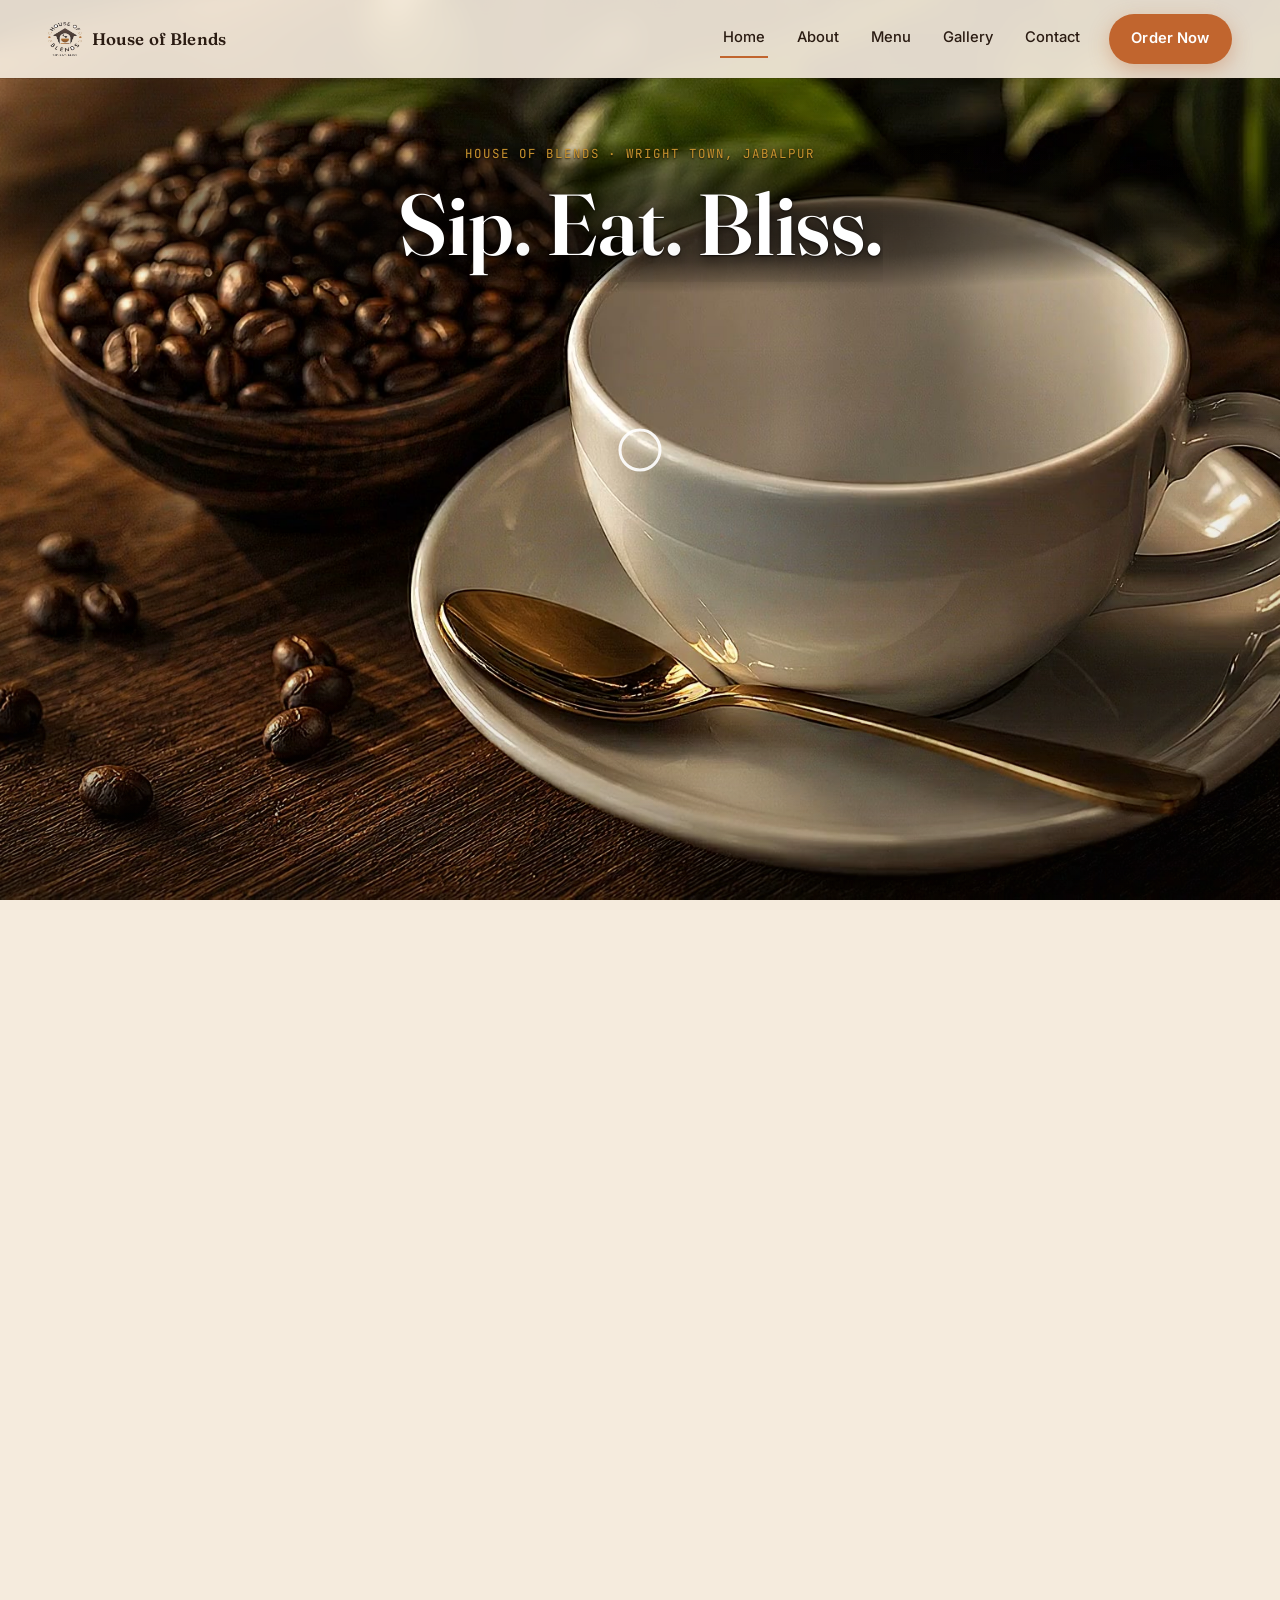
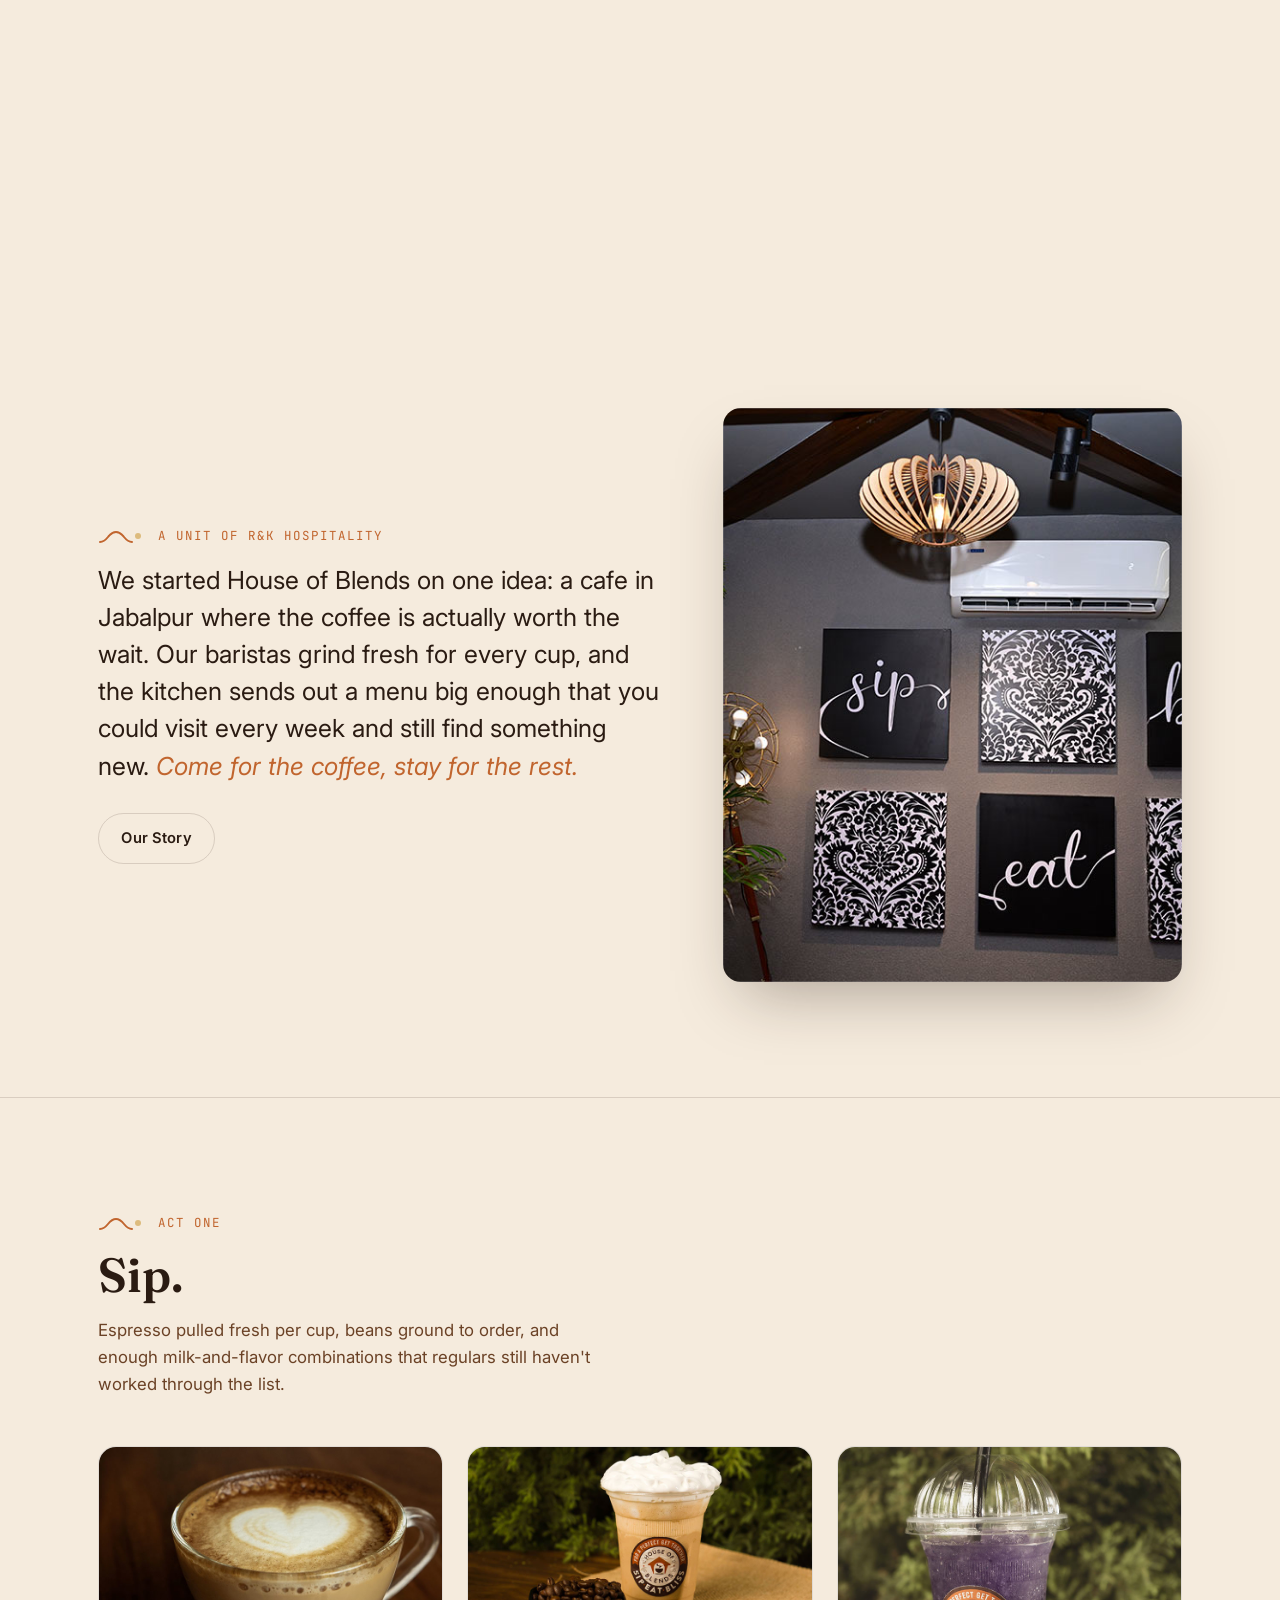
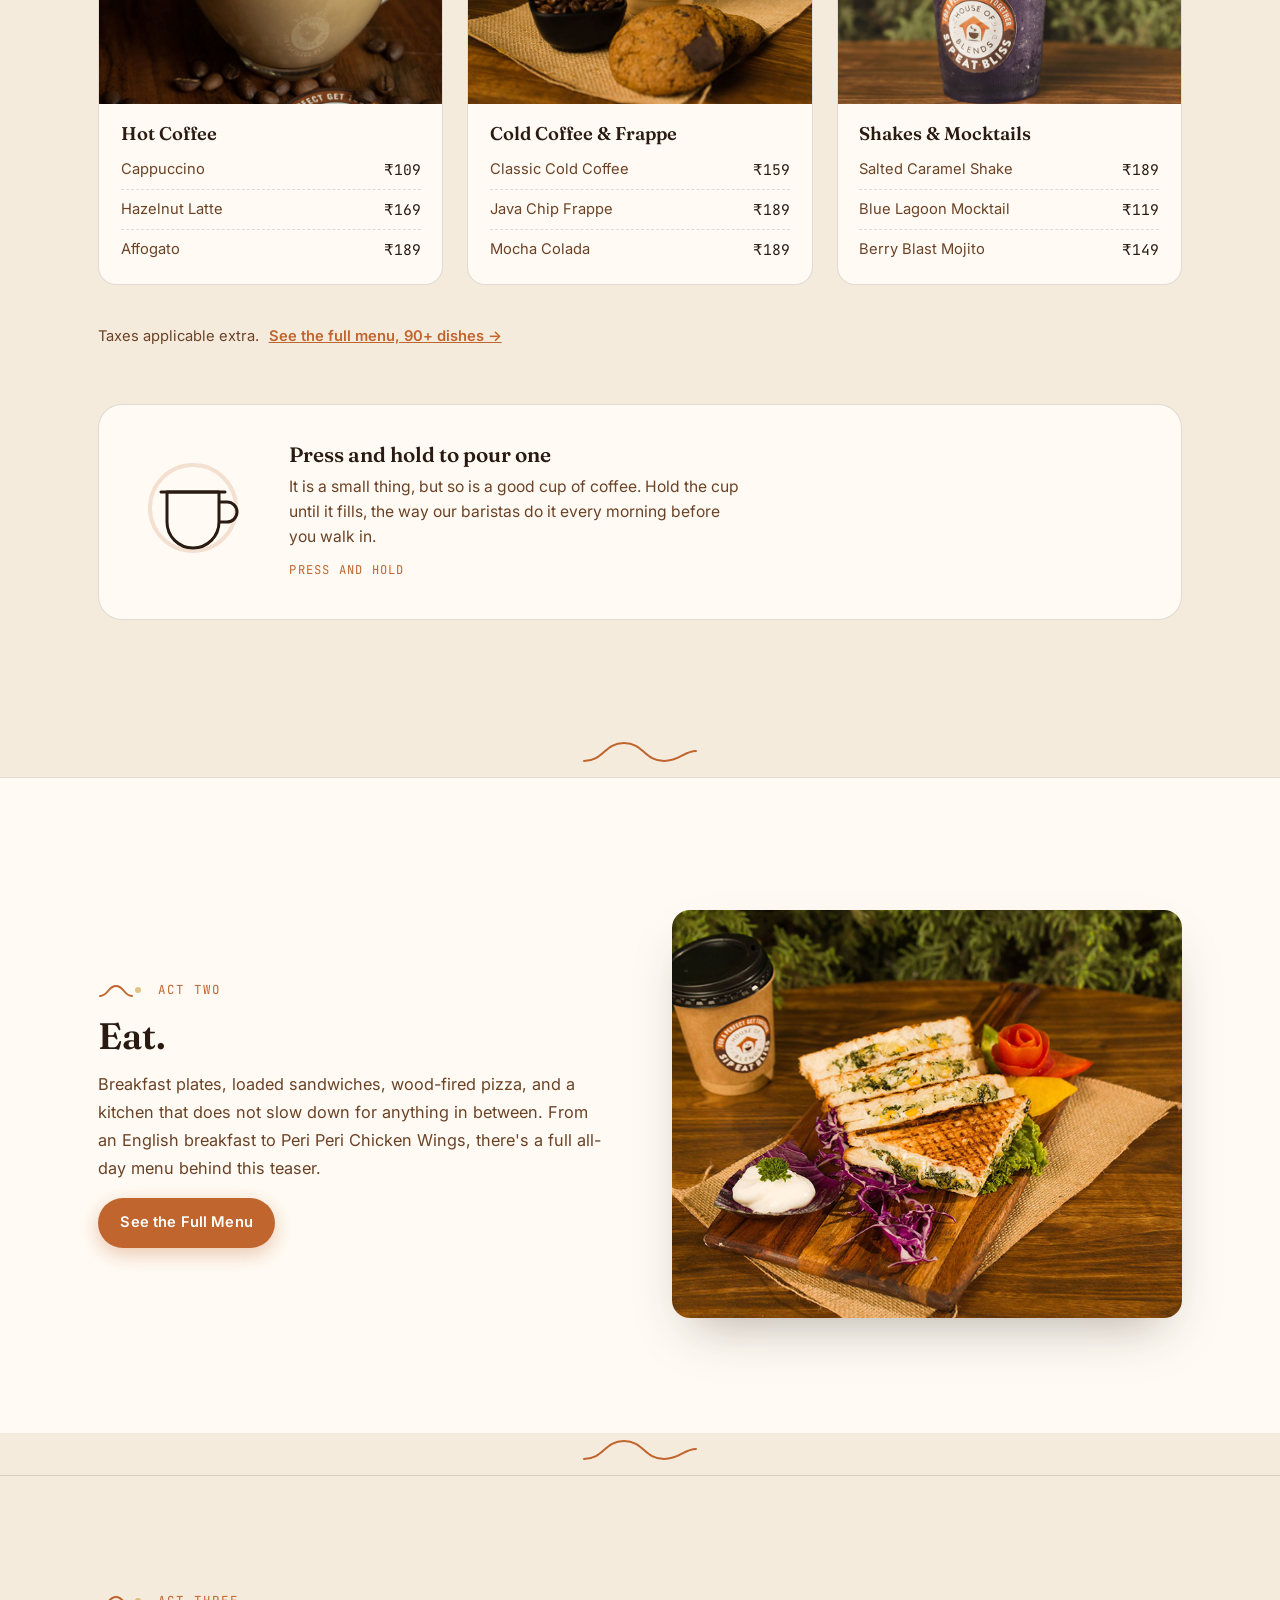
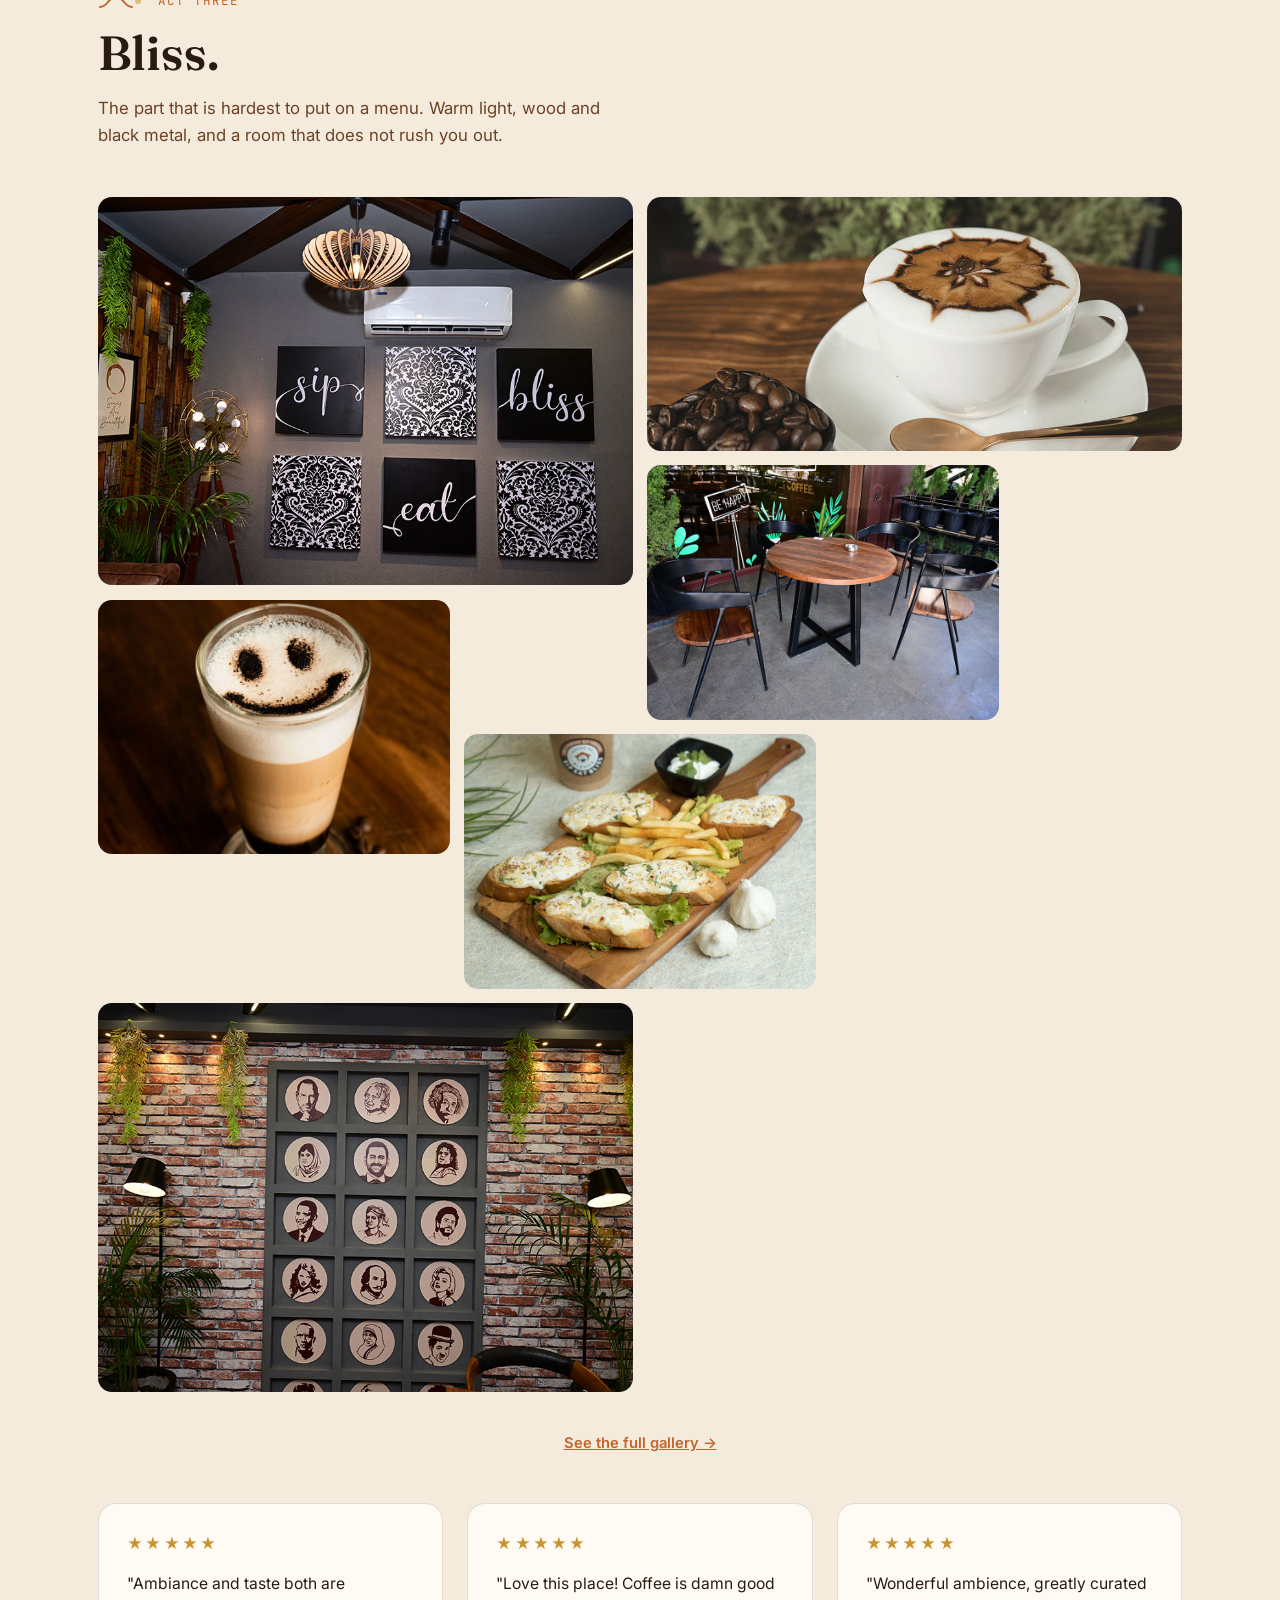
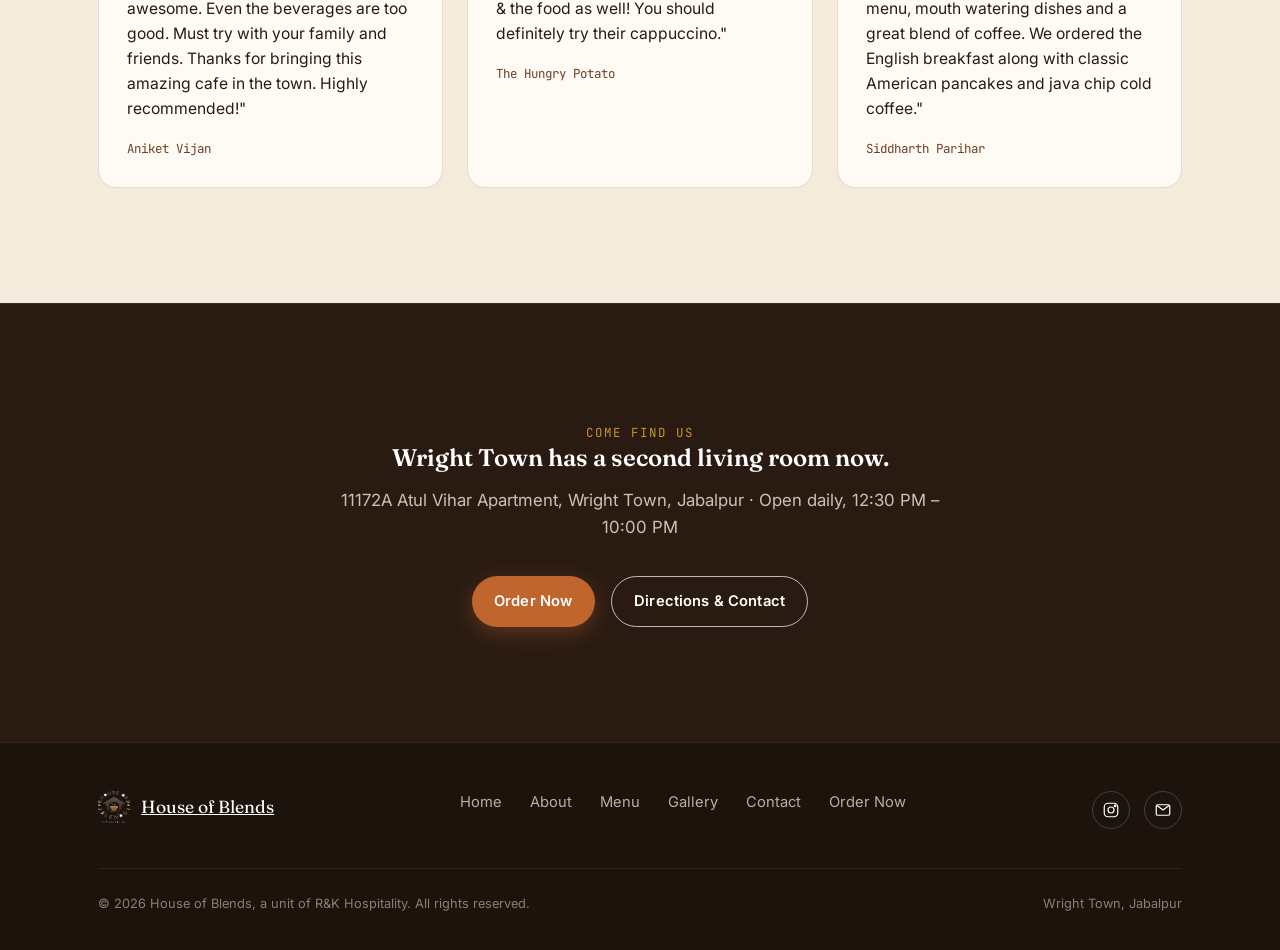
==== commit 2133b781: "Patch og:url and og:image with live GitHub Pages URLs" ====
--- a/index.html
+++ b/index.html
@@ -10,9 +10,8 @@
 
 <meta property="og:title" content="House of Blends · Sip. Eat. Bliss.">
 <meta property="og:description" content="A coffee and all-day dining cafe in Wright Town, Jabalpur.">
-<!-- DEPLOY STEP: replace with absolute live URLs before going live -->
-<meta property="og:image" content="assets/hero-ending.jpg">
-<meta property="og:url" content="">
+<meta property="og:image" content="https://hpandey1410.github.io/house-of-blends-scroll/assets/hero-ending.jpg">
+<meta property="og:url" content="https://hpandey1410.github.io/house-of-blends-scroll/index.html">
 
 <link rel="preconnect" href="https://fonts.googleapis.com">
 <link rel="preconnect" href="https://fonts.gstatic.com" crossorigin>
